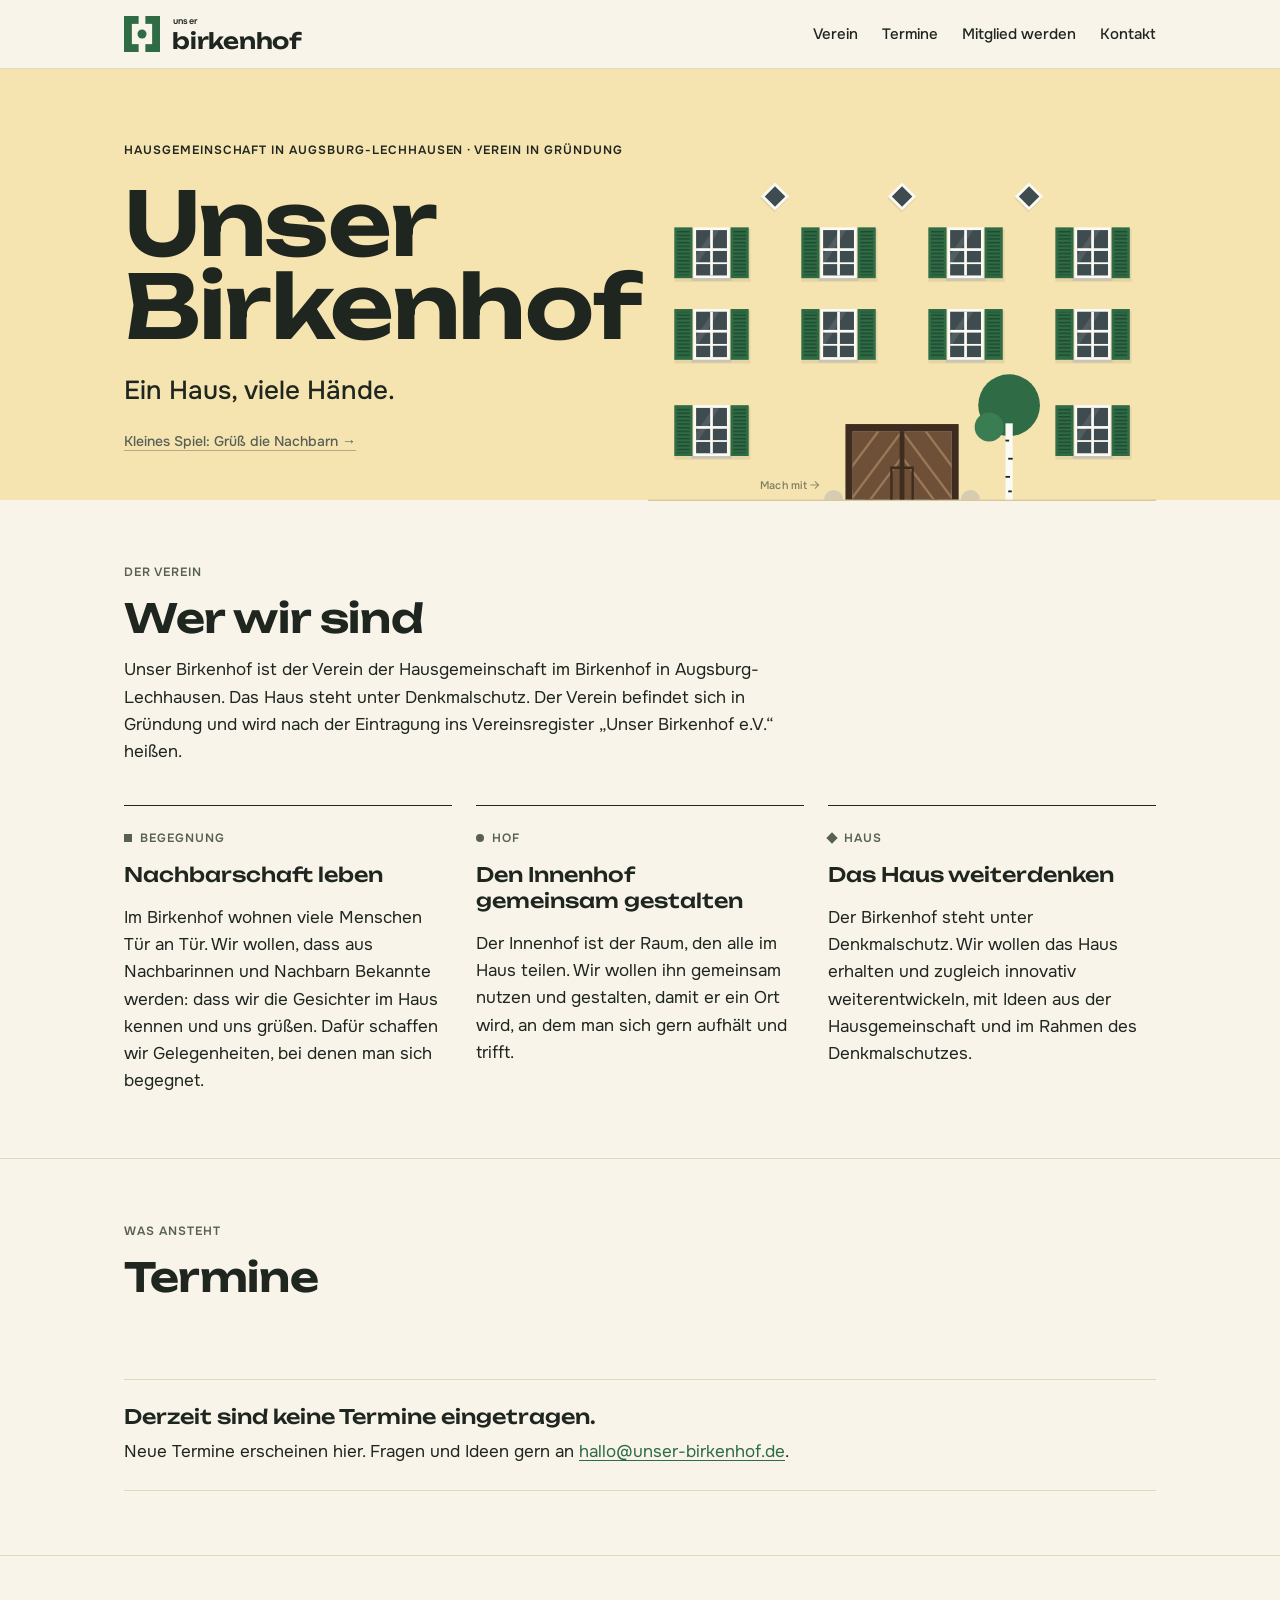
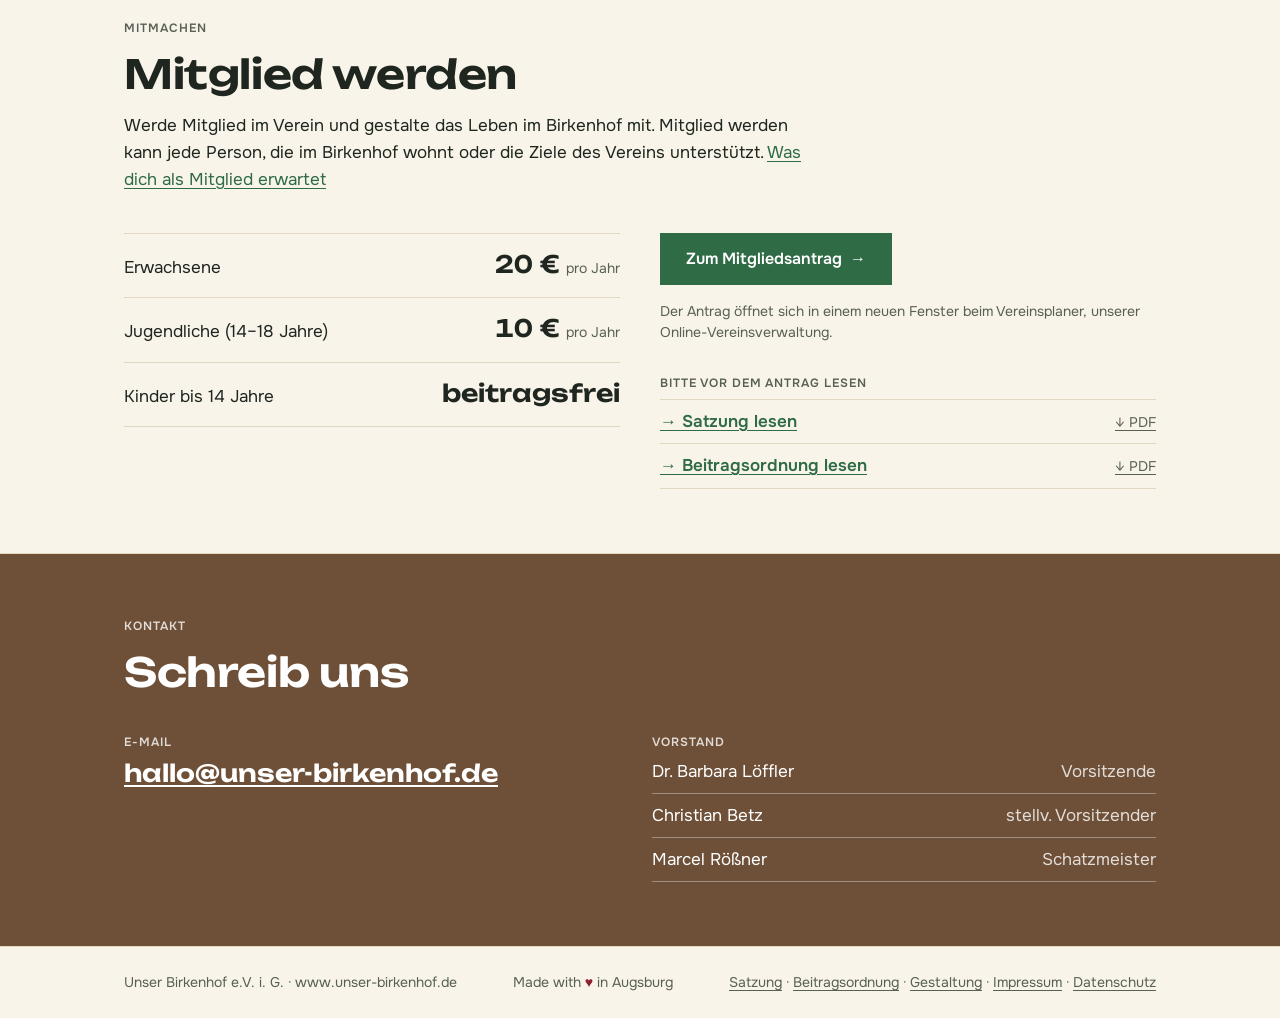
==== index.html @ 08d98003 "Willkommensseite für neue Mitglieder" ====
<!doctype html>
<html lang="de">
<head>
<meta charset="utf-8">
<meta name="viewport" content="width=device-width, initial-scale=1, viewport-fit=cover">
<link rel="icon" href="favicon.svg" type="image/svg+xml">
<title>Unser Birkenhof</title>
<meta name="description" content="Unser Birkenhof – Verein der Hausgemeinschaft des Birkenhofs in Augsburg-Lechhausen.">
<style>
@font-face{font-family:"Unbounded";src:url("fonts/unbounded.woff2") format("woff2");font-weight:200 900;font-display:swap}
@font-face{font-family:"Onest";src:url("fonts/onest.woff2") format("woff2");font-weight:100 900;font-display:swap}
/* Layout: ein Onepager, linksbündig auf 1080px, Abschnitte durch Farbflächen getrennt; Fensterband als Abschluss */
:root{
  --kalk:#f8f4e9;--kalk-raised:#fffcf6;--linie:#e2d8bf;--putz:#f5e4b0;--putz-soft:#f9f0d6;--on-putz:#1f2620;
  --laden:#2f6b45;--laden-fest:#2f6b45;--on-laden:#ffffff;--laden-soft:#dcebdc;
  --ziegel:#6e5038;--on-ziegel:#ffffff;--ziegel-soft:#f8e0d3;--ink:#1f2620;--ink-muted:#586056;
  --focus:0 0 0 2px #f8f4e9,0 0 0 4px #2f6b45;
  --font-display:"Unbounded","Arial Black",sans-serif;--font-text:"Onest","Helvetica Neue",Arial,sans-serif;
  --s1:4px;--s2:8px;--s3:16px;--s4:24px;--s5:40px;--s6:64px;--max:1080px;
}
:root{color-scheme:light}
*{box-sizing:border-box}
html{scroll-behavior:smooth}
@media (prefers-reduced-motion:reduce){html{scroll-behavior:auto}}
body{margin:0;background:var(--kalk);color:var(--ink);font:400 17px/1.6 var(--font-text)}
a{color:var(--laden);text-underline-offset:3px}
a:focus-visible{outline:none;box-shadow:var(--focus)}
.wrap{max-width:var(--max);margin:0 auto;padding-inline:var(--s4)}
h1,h2,h3{font-family:var(--font-display);font-weight:600;text-wrap:balance;margin:0}
h2{font-size:clamp(28px,4vw,40px);line-height:1.1;letter-spacing:-.01em}
h3{font-size:20px;line-height:1.3;font-weight:500}
p{margin:0;max-width:62ch}
.label{font:600 12px/16px var(--font-text);letter-spacing:.08em;text-transform:uppercase;color:var(--ink-muted)}

/* Kopf */
.top{position:sticky;top:env(safe-area-inset-top,0px);z-index:5;background:var(--kalk);border-bottom:1px solid var(--linie)}
.top .wrap{display:flex;align-items:center;justify-content:space-between;gap:var(--s3);padding-block:var(--s3);flex-wrap:wrap}
.brand{display:flex;align-items:flex-end;gap:12px;text-decoration:none;color:var(--ink)}
.brand svg{color:var(--laden);flex:none}
.wm{font-family:var(--font-display);font-weight:600;font-size:22px;line-height:1;letter-spacing:-.01em}
.wm i{display:block;font:normal 600 9px/1 var(--font-text);letter-spacing:.02em;margin:0 0 4px 1px}
.wm small{font:600 11px/1 var(--font-text);margin-left:4px}
nav ul{list-style:none;margin:0;padding:0;display:flex;gap:var(--s4);flex-wrap:wrap}
nav a{color:var(--ink);text-decoration:none;font-weight:500;font-size:15px}
nav a:hover{color:var(--laden);text-decoration:underline}
@media (max-width:560px){nav ul{gap:var(--s2) var(--s3)}nav a{font-size:14px}}

/* Start */
.hero{background:var(--putz);color:var(--on-putz)}
.hero .wrap{padding-block:var(--s6) var(--s5);display:grid;gap:var(--s4)}
.hero h1{font-size:clamp(40px,8vw,88px);line-height:.95;letter-spacing:-.02em}
.hero .claim{font:500 clamp(20px,2.4vw,26px)/1.35 var(--font-text)}
.hero .label{color:var(--on-putz)}
.hero .wrap{grid-template-columns:minmax(0,1fr) minmax(0,1.05fr);align-items:end;padding-block:var(--s6) 0;gap:var(--s5)}
.hero-text{display:grid;gap:var(--s4);align-self:center;padding-bottom:var(--s5)}
.hero-bild{align-self:end;margin-bottom:-1px}
.hero-art{display:block;width:100%;height:auto}
@media (max-width:860px){.hero .wrap{grid-template-columns:1fr;padding-block:var(--s5) 0}.hero-text{padding-bottom:0}}
.hero-art .fassade{fill:var(--putz)}
.hero-art .traufe{fill:#1f2620;opacity:.18}
.hero-art .schatten{fill:#1f2620;opacity:.08}
.hero-art .boden{fill:#1f2620;opacity:.14}
.hero-art .tor-hinweis text{font:500 12px var(--font-text);letter-spacing:.02em}
.hero-art .tor-hinweis text{fill:#1f2620;opacity:.55}
.hero-art .pfeil{fill:none;stroke:#1f2620;stroke-width:1.2;opacity:.45}
.hero-art .tor-hinweis{transition:opacity .3s}
.hero-art:has(.tor:hover) .tor-hinweis,.hero-art:has(.tor.offen) .tor-hinweis{opacity:0}
.hero-art .laden{fill:var(--laden-fest)}
.hero-art .rahmen{fill:#fbfaf5}
.hero-art .bank{fill:#c9c4b4}
.hero-art .glas{fill:#3e4b4f}
.hero-art .spiegel{fill:#fff;opacity:.10}
.hero-art .krone{fill:var(--laden-fest)}
.hero-art .krone2{fill:#3b7d52}
.hero-art .stamm{fill:#fbfaf5}
.hero-art .ritz{fill:#1f2620}
.hero-art .tor{--tor:#6e5038;--tor-hell:#9a7756;--tor-dunkel:#3d2c1f;cursor:pointer}
.hero-art .tor .tor{fill:var(--tor)}
.hero-art .tor-dunkel{fill:var(--tor-dunkel)}
.hero-art .tor-linie{stroke:var(--tor-hell);stroke-width:2;fill:none}
.hero-art .tor-fuge{fill:none;stroke:var(--tor-dunkel);stroke-width:2}
.hero-art .stein{fill:#d6ccb2}
.hero-art .bein{fill:#1f2620}
.hero-art .fluegel{transform-box:fill-box;transition:transform .7s cubic-bezier(.3,.7,.2,1)}
.hero-art .fl-l{transform-origin:left center}
.hero-art .fl-r{transform-origin:right center}
.hero-art .tor:hover .fluegel,.hero-art .tor.offen .fluegel{transform:scaleX(.1)}
.hero-art .mensch{transform-box:fill-box;transform-origin:50% 100%}
.hero-art .jubel{opacity:0}
.hero-art .tor:hover .unten,.hero-art .tor.offen .unten{opacity:0;transition:opacity 0s .45s}
.hero-art .tor:hover .j1,.hero-art .tor.offen .j1{animation:winken .5s steps(1) .45s infinite}
.hero-art .tor:hover .j2,.hero-art .tor.offen .j2{animation:winken .5s steps(1) .7s infinite}
.hero-art .tor:hover .mensch,.hero-art .tor.offen .mensch{animation:jubelsprung .5s ease-in-out .5s infinite alternate}
.hero-art .tor:hover .m1,.hero-art .tor.offen .m1{animation-delay:.6s}
.hero-art .tor:hover .m2,.hero-art .tor.offen .m2{animation-delay:.75s;animation-duration:.42s}
.hero-art .tor:hover .m3,.hero-art .tor.offen .m3{animation-delay:.55s;animation-duration:.55s}
.hero-art .tor:hover .hopp2,.hero-art .tor.offen .hopp2{animation-delay:.68s}
@keyframes winken{0%{opacity:1}50%{opacity:0}}
@keyframes jubelsprung{from{transform:translateY(0)}to{transform:translateY(-5px)}}
.spiel-start{justify-self:start;font:500 14px/1.4 var(--font-text);color:var(--ink-muted);background:none;border:0;padding:0;cursor:pointer;text-decoration:underline;text-decoration-color:rgba(31,38,32,.3);text-underline-offset:4px}
.spiel-start:hover{color:var(--ink);text-decoration-color:currentColor}
.hero-art .nachbar{opacity:0;transform:translateY(8px);transition:opacity .15s,transform .2s}
.hero-art .fenster.da .nachbar{opacity:1;transform:none}
.hero-art .fenster.da .winkarm{transform-box:fill-box;transform-origin:50% 100%;animation:wink .3s ease-in-out infinite alternate}
@keyframes wink{from{transform:rotate(-14deg)}to{transform:rotate(14deg)}}
.hero-art .hallo{font:700 13px var(--font-text);fill:#1f2620;opacity:0;transition:opacity .2s}
.hero-art .fenster.gegruesst .hallo{opacity:1}
.hero-art .spiel-status{font:600 14px var(--font-text);fill:#1f2620}
.hero-art.spielt .fenster{cursor:pointer}
.hero-art .ld{transform-box:fill-box}
.hero-art .ld-l{transform-origin:right center}
.hero-art .ld-r{transform-origin:left center}
.hero-art .fenster{cursor:pointer}
.hero-art .fenster.klapp .ld{animation:laden 2.2s cubic-bezier(.4,0,.3,1)}
@keyframes laden{0%{transform:scaleX(1)}30%,65%{transform:scaleX(-1);filter:brightness(.82)}100%{transform:scaleX(1)}}

section.block{border-top:1px solid var(--linie)}
section.block .wrap{padding-block:var(--s6);display:grid;gap:var(--s5)}
.head{display:grid;gap:var(--s3)}

/* Ziele */
.ziele{display:grid;grid-template-columns:repeat(auto-fit,minmax(240px,1fr));gap:var(--s4)}
.ziel{background:transparent;border-top:1px solid var(--ink);padding:var(--s4) 0 0;display:grid;gap:var(--s3);align-content:start;min-width:0}
.tag{display:inline-flex;align-items:center;gap:var(--s2);justify-self:start;font:600 12px/16px var(--font-text);letter-spacing:.08em;text-transform:uppercase;padding:0;background:none;color:var(--ink-muted)}
.tag::before{content:"";width:8px;height:8px;background:currentColor}
.tag.hof::before{border-radius:50%}
.tag.haus::before{transform:rotate(45deg)}

/* Termine */
.alt{border-top:1px solid var(--linie)}
.events:empty{display:none}
[hidden]{display:none!important}
.events{list-style:none;margin:0;padding:0;display:grid;gap:var(--s3)}
.event{display:grid;grid-template-columns:120px 1fr;gap:var(--s4);padding:var(--s4) 0;border-top:1px solid var(--linie)}
.event .date{font-family:var(--font-display);font-weight:600;font-size:28px;line-height:1;font-variant-numeric:tabular-nums}
.event .date span{display:block;font:600 12px/16px var(--font-text);letter-spacing:.08em;text-transform:uppercase;color:var(--ink-muted);margin-top:var(--s2)}
.event .body{display:grid;gap:var(--s2);min-width:0}
.event dl{margin:0;display:flex;flex-wrap:wrap;gap:var(--s1) var(--s4);font-size:15px}
.event dt{font:600 12px/24px var(--font-text);letter-spacing:.08em;text-transform:uppercase;color:var(--ink-muted);margin-right:var(--s1)}
.event dd{margin:0}
.event dl div{display:flex}
.empty{padding:var(--s4) 0;display:grid;gap:var(--s2);border-top:1px solid var(--linie);border-bottom:1px solid var(--linie)}
@media (max-width:560px){.event{grid-template-columns:1fr;gap:var(--s3)}}

/* Mitglied werden */
.mitglied{display:grid;grid-template-columns:repeat(auto-fit,minmax(260px,1fr));gap:var(--s5);align-items:start}
.preise{list-style:none;margin:0;padding:0;display:grid}
.preise li{display:flex;justify-content:space-between;align-items:baseline;gap:var(--s3);padding:var(--s3) 0;border-top:1px solid var(--linie);flex-wrap:wrap}
.preise li:last-child{border-bottom:1px solid var(--linie)}
.preise strong{font:600 clamp(18px,4.6vw,24px)/1.2 var(--font-display);font-variant-numeric:tabular-nums;white-space:nowrap}
.preise li > span{min-width:0}
@media (max-width:560px){.preise li,.dokumente li{flex-wrap:nowrap}.dokumente .hinweis{font-size:12px;text-align:right}}
.cta{display:grid;gap:var(--s3);justify-items:start}
.dokumente{display:grid;gap:var(--s2);margin-top:var(--s3);width:100%}
.dokumente ul{list-style:none;margin:0;padding:0;display:grid}
.dokumente li{display:flex;justify-content:space-between;align-items:baseline;gap:var(--s3);padding:var(--s2) 0;border-top:1px solid var(--linie);flex-wrap:wrap}
.dokumente li:last-child{border-bottom:1px solid var(--linie)}
.dokumente a{font-weight:600}
.dokumente a:first-child::before{content:"→ ";font-weight:400}
.dokumente a.hinweis{font-weight:400;color:var(--ink-muted)}
.dokumente a.hinweis::before{content:"↓ "}
.button{display:inline-flex;align-items:center;gap:var(--s2);font:600 16px/20px var(--font-text);padding:14px var(--s4);background:var(--laden);color:var(--on-laden);text-decoration:none;border:2px solid var(--laden)}
.button:hover{background:var(--ink);border-color:var(--ink);color:var(--kalk)}
.button:focus-visible{outline:none;box-shadow:var(--focus)}
.hinweis{font:400 14px/1.5 var(--font-text);color:var(--ink-muted)}

/* Kontakt */
.kontakt{display:grid;grid-template-columns:repeat(auto-fit,minmax(240px,1fr));gap:var(--s4)}
.kontakt > div{display:grid;gap:var(--s2);align-content:start}
.mail{font:600 clamp(18px,2.4vw,24px)/1.3 var(--font-display);word-break:break-word}
.people{list-style:none;margin:0;padding:0;display:grid;gap:var(--s2)}
.people li{display:flex;justify-content:space-between;gap:var(--s3);border-bottom:1px solid var(--linie);padding-bottom:var(--s2);flex-wrap:wrap}
.people span{color:var(--ink-muted)}
.rot{background:var(--ziegel);color:var(--on-ziegel);border-top:0}
.rot .label,.rot .people span{color:var(--on-ziegel);opacity:.8}
.rot .mail{color:var(--on-ziegel)}
.rot .people li{border-bottom-color:color-mix(in srgb,currentColor 35%,transparent)}
.rot a:focus-visible{box-shadow:0 0 0 2px var(--ziegel),0 0 0 4px var(--on-ziegel)}

/* Rechtliches */
.legal{border-top:1px solid var(--linie)}
.legal .wrap{padding-block:var(--s5);display:grid;grid-template-columns:minmax(0,1fr) minmax(0,2fr);gap:var(--s5)}
@media (max-width:760px){.legal .wrap{grid-template-columns:1fr}}
.legal h3{font:600 15px/1.4 var(--font-text);margin-top:var(--s2)}
.legal h2{font-size:22px}
.legal p,.legal address{font-size:15px;font-style:normal}
.legal > .wrap > div{display:grid;gap:var(--s3);align-content:start}
.ph{background:var(--putz-soft);color:var(--ink);padding:0 4px;font-weight:600}

footer{border-top:1px solid var(--linie);color:var(--ink-muted)}
footer .wrap{padding-block:var(--s4);display:flex;justify-content:space-between;gap:var(--s3);flex-wrap:wrap;font-size:14px}
footer a{color:var(--ink-muted)}
.legal.page{border-top:0}
.legal.page .wrap{padding-block:var(--s6)}
.pagehead{padding-block:var(--s6) 0;display:grid;gap:var(--s3)}
.pagehead h1{font-size:clamp(32px,5vw,48px);line-height:1.05;letter-spacing:-.01em}
.heart{color:#8e1f2f}
.doc{padding-block:0 var(--s6);display:grid;gap:var(--s5)}
.docmeta{color:var(--ink-muted);font-size:15px}
.toc{border-top:1px solid var(--linie);border-bottom:1px solid var(--linie);padding:var(--s3) 0;max-width:68ch}
.toc summary{cursor:pointer;font:600 12px/16px var(--font-text);letter-spacing:.08em;text-transform:uppercase;color:var(--ink-muted)}
.toc ol{list-style:none;margin:var(--s3) 0 0;padding:0;columns:2 260px;column-gap:var(--s5)}
.toc li{break-inside:avoid;padding:3px 0;font-size:15px}
.toc a{color:var(--ink);text-decoration:none}.toc a:hover{color:var(--laden);text-decoration:underline}
.doctext{display:grid;gap:var(--s3);max-width:68ch}
.doctext .para{display:grid;gap:var(--s3);scroll-margin-top:96px;padding-top:var(--s4)}
.doctext h2{font-size:clamp(20px,2.4vw,24px);line-height:1.25;font-weight:500}
.doctext h2 span{color:var(--laden);font-weight:600;margin-right:6px}
.doctext p{max-width:none}
.doctext .abs,.doctext .li{display:grid;grid-template-columns:2.2em 1fr;gap:4px}
.doctext .li{padding-left:2.2em}
.doctext .abs + .li,.doctext p + .li{margin-top:-6px}
.doctext .nr{font-variant-numeric:tabular-nums;color:var(--ink-muted)}
.doctext .lead-doc{font:500 18px/1.5 var(--font-text)}
.doctext .ort{margin-top:var(--s4);color:var(--ink-muted)}
.anlage{list-style:none;margin:0;padding:0;display:grid}
.anlage li{padding:var(--s2) 0;border-top:1px solid var(--linie)}.anlage li:last-child{border-bottom:1px solid var(--linie)}
.docback a{font-weight:600}
</style>

</head>
<body>
<header class="top">
  <div class="wrap">
    <a class="brand" href="#start" aria-label="Unser Birkenhof, zum Seitenanfang">
      <svg viewBox="0 0 64 64" width="36" height="36" aria-hidden="true"><mask id="bm"><rect width="64" height="64" fill="#fff"/><rect x="14" y="14" width="36" height="36" fill="#000"/><rect x="26" y="49" width="12" height="16" fill="#000"/><rect x="26" y="-1" width="12" height="16" fill="#000"/><circle cx="32" cy="32" r="8" fill="#fff"/></mask><rect width="64" height="64" fill="currentColor" mask="url(#bm)"/></svg>
      <span class="wm"><i>unser</i>birkenhof</span>
    </a>
    <nav aria-label="Hauptnavigation">
      <ul>
        <li><a href="#verein">Verein</a></li>
        <li><a href="#termine">Termine</a></li>
        <li><a href="#mitglied">Mitglied werden</a></li>
        <li><a href="#kontakt">Kontakt</a></li>
      </ul>
    </nav>
  </div>
</header>

<main>
  <section class="hero" id="start">
    <div class="wrap">
      <div class="hero-text">
        <span class="label">Hausgemeinschaft in Augsburg-Lechhausen · Verein in Gründung</span>
        <h1>Unser Birkenhof</h1>
        <p class="claim">Ein Haus, viele Hände.</p>
        <button type="button" class="spiel-start">Kleines Spiel: Grüß die Nachbarn →</button>
      </div>
      <div class="hero-bild"><svg class="hero-art" viewBox="0 0 560 406" role="img" aria-label="Zeichnung der Fassade des Birkenhofs mit grünen Fensterläden, Tor und Birke"><defs><clipPath id="torflaeche"><rect x="58" y="22" width="84" height="58"/></clipPath><clipPath id="fluegel-l"><rect x="58" y="22" width="42" height="58"/></clipPath><clipPath id="fluegel-r"><rect x="100" y="22" width="42" height="58"/></clipPath><pattern id="lamellen" width="4" height="4" patternUnits="userSpaceOnUse"><rect width="4" height="1.6" fill="#1f4a30"/></pattern></defs><rect class="fassade" x="0" y="34" width="560" height="372"/><g transform="rotate(45 140 70)"><rect class="schatten" x="130" y="61" width="22" height="22"/><rect class="rahmen" x="129" y="59" width="22" height="22"/><rect class="glas" x="132" y="62" width="16" height="16"/></g><g transform="rotate(45 280 70)"><rect class="schatten" x="270" y="61" width="22" height="22"/><rect class="rahmen" x="269" y="59" width="22" height="22"/><rect class="glas" x="272" y="62" width="16" height="16"/></g><g transform="rotate(45 420 70)"><rect class="schatten" x="410" y="61" width="22" height="22"/><rect class="rahmen" x="409" y="59" width="22" height="22"/><rect class="glas" x="412" y="62" width="16" height="16"/></g><g class="fenster"><rect class="schatten" x="29.0" y="106" width="84" height="58"/><rect class="rahmen" x="50.0" y="104" width="40" height="56"/><rect class="glas" x="53.0" y="107" width="34" height="50"/><path class="spiegel" d="M53.0 134.5 L71.7 107 L78.5 107 L53.0 147.0 Z"/><rect class="rahmen" x="68.5" y="107" width="3" height="50"/><rect class="rahmen" x="53.0" y="127.0" width="34" height="3"/><rect class="rahmen" x="53.0" y="142.5" width="34" height="2"/><g class="nachbar"><path d="M57 157 Q57 137 70 137 Q83 137 83 157 Z" fill="#a84527"/><circle cx="70" cy="127" r="8" fill="#e3b58c"/><path class="winkarm" d="M79 143 L84 124" stroke="#e3b58c" stroke-width="3.6" stroke-linecap="round"/></g><rect class="bank" x="48.0" y="160" width="44" height="3"/><text class="hallo" x="70" y="98" text-anchor="middle">Hallo!</text><g class="ld ld-l"><rect class="laden" x="29.0" y="104" width="20" height="56"/><rect fill="url(#lamellen)" x="32.0" y="107" width="14" height="50"/></g><g class="ld ld-r"><rect class="laden" x="91.0" y="104" width="20" height="56"/><rect fill="url(#lamellen)" x="94.0" y="107" width="14" height="50"/></g></g><g class="fenster"><rect class="schatten" x="169.0" y="106" width="84" height="58"/><rect class="rahmen" x="190.0" y="104" width="40" height="56"/><rect class="glas" x="193.0" y="107" width="34" height="50"/><path class="spiegel" d="M193.0 134.5 L211.7 107 L218.5 107 L193.0 147.0 Z"/><rect class="rahmen" x="208.5" y="107" width="3" height="50"/><rect class="rahmen" x="193.0" y="127.0" width="34" height="3"/><rect class="rahmen" x="193.0" y="142.5" width="34" height="2"/><g class="nachbar"><path d="M197 157 Q197 137 210 137 Q223 137 223 157 Z" fill="#2f6b45"/><circle cx="210" cy="127" r="8" fill="#8a5a3a"/><path class="winkarm" d="M219 143 L224 124" stroke="#8a5a3a" stroke-width="3.6" stroke-linecap="round"/></g><rect class="bank" x="188.0" y="160" width="44" height="3"/><text class="hallo" x="210" y="98" text-anchor="middle">Hallo!</text><g class="ld ld-l"><rect class="laden" x="169.0" y="104" width="20" height="56"/><rect fill="url(#lamellen)" x="172.0" y="107" width="14" height="50"/></g><g class="ld ld-r"><rect class="laden" x="231.0" y="104" width="20" height="56"/><rect fill="url(#lamellen)" x="234.0" y="107" width="14" height="50"/></g></g><g class="fenster"><rect class="schatten" x="309.0" y="106" width="84" height="58"/><rect class="rahmen" x="330.0" y="104" width="40" height="56"/><rect class="glas" x="333.0" y="107" width="34" height="50"/><path class="spiegel" d="M333.0 134.5 L351.7 107 L358.5 107 L333.0 147.0 Z"/><rect class="rahmen" x="348.5" y="107" width="3" height="50"/><rect class="rahmen" x="333.0" y="127.0" width="34" height="3"/><rect class="rahmen" x="333.0" y="142.5" width="34" height="2"/><g class="nachbar"><path d="M337 157 Q337 137 350 137 Q363 137 363 157 Z" fill="#3e4b4f"/><circle cx="350" cy="127" r="8" fill="#f0cfae"/><path class="winkarm" d="M359 143 L364 124" stroke="#f0cfae" stroke-width="3.6" stroke-linecap="round"/></g><rect class="bank" x="328.0" y="160" width="44" height="3"/><text class="hallo" x="350" y="98" text-anchor="middle">Hallo!</text><g class="ld ld-l"><rect class="laden" x="309.0" y="104" width="20" height="56"/><rect fill="url(#lamellen)" x="312.0" y="107" width="14" height="50"/></g><g class="ld ld-r"><rect class="laden" x="371.0" y="104" width="20" height="56"/><rect fill="url(#lamellen)" x="374.0" y="107" width="14" height="50"/></g></g><g class="fenster"><rect class="schatten" x="449.0" y="106" width="84" height="58"/><rect class="rahmen" x="470.0" y="104" width="40" height="56"/><rect class="glas" x="473.0" y="107" width="34" height="50"/><path class="spiegel" d="M473.0 134.5 L491.7 107 L498.5 107 L473.0 147.0 Z"/><rect class="rahmen" x="488.5" y="107" width="3" height="50"/><rect class="rahmen" x="473.0" y="127.0" width="34" height="3"/><rect class="rahmen" x="473.0" y="142.5" width="34" height="2"/><g class="nachbar"><path d="M477 157 Q477 137 490 137 Q503 137 503 157 Z" fill="#e0b84f"/><circle cx="490" cy="127" r="8" fill="#c98f62"/><path class="winkarm" d="M499 143 L504 124" stroke="#c98f62" stroke-width="3.6" stroke-linecap="round"/></g><rect class="bank" x="468.0" y="160" width="44" height="3"/><text class="hallo" x="490" y="98" text-anchor="middle">Hallo!</text><g class="ld ld-l"><rect class="laden" x="449.0" y="104" width="20" height="56"/><rect fill="url(#lamellen)" x="452.0" y="107" width="14" height="50"/></g><g class="ld ld-r"><rect class="laden" x="511.0" y="104" width="20" height="56"/><rect fill="url(#lamellen)" x="514.0" y="107" width="14" height="50"/></g></g><g class="fenster"><rect class="schatten" x="29.0" y="196" width="84" height="58"/><rect class="rahmen" x="50.0" y="194" width="40" height="56"/><rect class="glas" x="53.0" y="197" width="34" height="50"/><path class="spiegel" d="M53.0 224.5 L71.7 197 L78.5 197 L53.0 237.0 Z"/><rect class="rahmen" x="68.5" y="197" width="3" height="50"/><rect class="rahmen" x="53.0" y="217.0" width="34" height="3"/><rect class="rahmen" x="53.0" y="232.5" width="34" height="2"/><g class="nachbar"><path d="M57 247 Q57 227 70 227 Q83 227 83 247 Z" fill="#2f6b45"/><circle cx="70" cy="217" r="8" fill="#e3b58c"/><path class="winkarm" d="M79 233 L84 214" stroke="#e3b58c" stroke-width="3.6" stroke-linecap="round"/></g><rect class="bank" x="48.0" y="250" width="44" height="3"/><text class="hallo" x="70" y="188" text-anchor="middle">Hallo!</text><g class="ld ld-l"><rect class="laden" x="29.0" y="194" width="20" height="56"/><rect fill="url(#lamellen)" x="32.0" y="197" width="14" height="50"/></g><g class="ld ld-r"><rect class="laden" x="91.0" y="194" width="20" height="56"/><rect fill="url(#lamellen)" x="94.0" y="197" width="14" height="50"/></g></g><g class="fenster"><rect class="schatten" x="169.0" y="196" width="84" height="58"/><rect class="rahmen" x="190.0" y="194" width="40" height="56"/><rect class="glas" x="193.0" y="197" width="34" height="50"/><path class="spiegel" d="M193.0 224.5 L211.7 197 L218.5 197 L193.0 237.0 Z"/><rect class="rahmen" x="208.5" y="197" width="3" height="50"/><rect class="rahmen" x="193.0" y="217.0" width="34" height="3"/><rect class="rahmen" x="193.0" y="232.5" width="34" height="2"/><g class="nachbar"><path d="M197 247 Q197 227 210 227 Q223 227 223 247 Z" fill="#a84527"/><circle cx="210" cy="217" r="8" fill="#e3b58c"/><path class="winkarm" d="M219 233 L224 214" stroke="#e3b58c" stroke-width="3.6" stroke-linecap="round"/></g><rect class="bank" x="188.0" y="250" width="44" height="3"/><text class="hallo" x="210" y="188" text-anchor="middle">Hallo!</text><g class="ld ld-l"><rect class="laden" x="169.0" y="194" width="20" height="56"/><rect fill="url(#lamellen)" x="172.0" y="197" width="14" height="50"/></g><g class="ld ld-r"><rect class="laden" x="231.0" y="194" width="20" height="56"/><rect fill="url(#lamellen)" x="234.0" y="197" width="14" height="50"/></g></g><g class="fenster"><rect class="schatten" x="309.0" y="196" width="84" height="58"/><rect class="rahmen" x="330.0" y="194" width="40" height="56"/><rect class="glas" x="333.0" y="197" width="34" height="50"/><path class="spiegel" d="M333.0 224.5 L351.7 197 L358.5 197 L333.0 237.0 Z"/><rect class="rahmen" x="348.5" y="197" width="3" height="50"/><rect class="rahmen" x="333.0" y="217.0" width="34" height="3"/><rect class="rahmen" x="333.0" y="232.5" width="34" height="2"/><g class="nachbar"><path d="M337 247 Q337 227 350 227 Q363 227 363 247 Z" fill="#2f6b45"/><circle cx="350" cy="217" r="8" fill="#8a5a3a"/><path class="winkarm" d="M359 233 L364 214" stroke="#8a5a3a" stroke-width="3.6" stroke-linecap="round"/></g><rect class="bank" x="328.0" y="250" width="44" height="3"/><text class="hallo" x="350" y="188" text-anchor="middle">Hallo!</text><g class="ld ld-l"><rect class="laden" x="309.0" y="194" width="20" height="56"/><rect fill="url(#lamellen)" x="312.0" y="197" width="14" height="50"/></g><g class="ld ld-r"><rect class="laden" x="371.0" y="194" width="20" height="56"/><rect fill="url(#lamellen)" x="374.0" y="197" width="14" height="50"/></g></g><g class="fenster"><rect class="schatten" x="449.0" y="196" width="84" height="58"/><rect class="rahmen" x="470.0" y="194" width="40" height="56"/><rect class="glas" x="473.0" y="197" width="34" height="50"/><path class="spiegel" d="M473.0 224.5 L491.7 197 L498.5 197 L473.0 237.0 Z"/><rect class="rahmen" x="488.5" y="197" width="3" height="50"/><rect class="rahmen" x="473.0" y="217.0" width="34" height="3"/><rect class="rahmen" x="473.0" y="232.5" width="34" height="2"/><g class="nachbar"><path d="M477 247 Q477 227 490 227 Q503 227 503 247 Z" fill="#3e4b4f"/><circle cx="490" cy="217" r="8" fill="#f0cfae"/><path class="winkarm" d="M499 233 L504 214" stroke="#f0cfae" stroke-width="3.6" stroke-linecap="round"/></g><rect class="bank" x="468.0" y="250" width="44" height="3"/><text class="hallo" x="490" y="188" text-anchor="middle">Hallo!</text><g class="ld ld-l"><rect class="laden" x="449.0" y="194" width="20" height="56"/><rect fill="url(#lamellen)" x="452.0" y="197" width="14" height="50"/></g><g class="ld ld-r"><rect class="laden" x="511.0" y="194" width="20" height="56"/><rect fill="url(#lamellen)" x="514.0" y="197" width="14" height="50"/></g></g><g class="fenster"><rect class="schatten" x="29.0" y="302" width="84" height="58"/><rect class="rahmen" x="50.0" y="300" width="40" height="56"/><rect class="glas" x="53.0" y="303" width="34" height="50"/><path class="spiegel" d="M53.0 330.5 L71.7 303 L78.5 303 L53.0 343.0 Z"/><rect class="rahmen" x="68.5" y="303" width="3" height="50"/><rect class="rahmen" x="53.0" y="323.0" width="34" height="3"/><rect class="rahmen" x="53.0" y="338.5" width="34" height="2"/><g class="nachbar"><path d="M57 353 Q57 333 70 333 Q83 333 83 353 Z" fill="#e0b84f"/><circle cx="70" cy="323" r="8" fill="#c98f62"/><path class="winkarm" d="M79 339 L84 320" stroke="#c98f62" stroke-width="3.6" stroke-linecap="round"/></g><rect class="bank" x="48.0" y="356" width="44" height="3"/><text class="hallo" x="70" y="294" text-anchor="middle">Hallo!</text><g class="ld ld-l"><rect class="laden" x="29.0" y="300" width="20" height="56"/><rect fill="url(#lamellen)" x="32.0" y="303" width="14" height="50"/></g><g class="ld ld-r"><rect class="laden" x="91.0" y="300" width="20" height="56"/><rect fill="url(#lamellen)" x="94.0" y="303" width="14" height="50"/></g></g><g class="fenster"><rect class="schatten" x="449.0" y="302" width="84" height="58"/><rect class="rahmen" x="470.0" y="300" width="40" height="56"/><rect class="glas" x="473.0" y="303" width="34" height="50"/><path class="spiegel" d="M473.0 330.5 L491.7 303 L498.5 303 L473.0 343.0 Z"/><rect class="rahmen" x="488.5" y="303" width="3" height="50"/><rect class="rahmen" x="473.0" y="323.0" width="34" height="3"/><rect class="rahmen" x="473.0" y="338.5" width="34" height="2"/><g class="nachbar"><path d="M477 353 Q477 333 490 333 Q503 333 503 353 Z" fill="#2f6b45"/><circle cx="490" cy="323" r="8" fill="#e3b58c"/><path class="winkarm" d="M499 339 L504 320" stroke="#e3b58c" stroke-width="3.6" stroke-linecap="round"/></g><rect class="bank" x="468.0" y="356" width="44" height="3"/><text class="hallo" x="490" y="294" text-anchor="middle">Hallo!</text><g class="ld ld-l"><rect class="laden" x="449.0" y="300" width="20" height="56"/><rect fill="url(#lamellen)" x="452.0" y="303" width="14" height="50"/></g><g class="ld ld-r"><rect class="laden" x="511.0" y="300" width="20" height="56"/><rect fill="url(#lamellen)" x="514.0" y="303" width="14" height="50"/></g></g><g class="tor" transform="translate(150 300) scale(1.3)"><rect class="tor-dunkel" x="52" y="16" width="96" height="64"/><g clip-path="url(#torflaeche)"><rect x="58" y="22" width="84" height="58" fill="#fffcf6"/><rect x="58" y="72" width="84" height="8" fill="#cfe3cf"/><path d="M58 30 Q100 38 142 30" stroke="#1f2620" stroke-width="0.8" fill="none"/><path d="M62 31 l4 0 l-2 5 Z" fill="#a84527"/><path d="M70 31 l4 0 l-2 5 Z" fill="#2f6b45"/><path d="M78 31 l4 0 l-2 5 Z" fill="#e0b84f"/><path d="M86 31 l4 0 l-2 5 Z" fill="#a84527"/><path d="M94 31 l4 0 l-2 5 Z" fill="#2f6b45"/><path d="M102 31 l4 0 l-2 5 Z" fill="#e0b84f"/><path d="M110 31 l4 0 l-2 5 Z" fill="#a84527"/><path d="M118 31 l4 0 l-2 5 Z" fill="#2f6b45"/><path d="M126 31 l4 0 l-2 5 Z" fill="#e0b84f"/><path d="M134 31 l4 0 l-2 5 Z" fill="#a84527"/><g transform="translate(4 0)"><g class="mensch m2"><circle cx="66" cy="53.6" r="2.9" fill="#c98f62"/><rect x="63.1" y="57.4" width="5.8" height="9.4" fill="#4f7fa6"/><rect x="63.6" y="66.8" width="1.9" height="7.2" class="bein"/><rect x="66.5" y="66.8" width="1.9" height="7.2" class="bein"/><path class="arme unten" d="M63.1 58.9 L59.5 52.4 M68.9 58.9 L72.5 52.4" stroke="#c98f62" stroke-width="1.7" stroke-linecap="round" fill="none"/><path class="arme jubel j1" d="M63.1 58.9 L59.2 52.6 M68.9 58.9 L72.8 52.6" stroke="#c98f62" stroke-width="1.7" stroke-linecap="round" fill="none"/><path class="arme jubel j2" d="M63.1 58.9 L61.6 51.6 M68.9 58.9 L70.4 51.6" stroke="#c98f62" stroke-width="1.7" stroke-linecap="round" fill="none"/></g></g><g transform="translate(4 0)"><g class="mensch m1"><circle cx="84" cy="53.6" r="2.9" fill="#8a5a3a"/><rect x="81.1" y="57.4" width="5.8" height="9.4" fill="#e0b84f"/><rect x="81.6" y="66.8" width="1.9" height="7.2" class="bein"/><rect x="84.5" y="66.8" width="1.9" height="7.2" class="bein"/><path class="arme unten" d="M81.1 58.9 L76.1 60.3 M86.9 58.9 L91.9 56.0" stroke="#8a5a3a" stroke-width="1.7" stroke-linecap="round" fill="none"/><path class="arme jubel j1" d="M81.1 58.9 L78.3 54.5 M86.9 58.9 L89.7 54.5" stroke="#8a5a3a" stroke-width="1.7" stroke-linecap="round" fill="none"/><path class="arme jubel j2" d="M81.1 58.9 L80.0 53.8 M86.9 58.9 L88.0 53.8" stroke="#8a5a3a" stroke-width="1.7" stroke-linecap="round" fill="none"/></g></g><g transform="translate(-4 0)"><g class="mensch m3"><circle cx="116" cy="53.6" r="2.9" fill="#f0cfae"/><rect x="113.1" y="57.4" width="5.8" height="9.4" fill="#2f6b45"/><rect x="113.6" y="66.8" width="1.9" height="7.2" class="bein"/><rect x="116.5" y="66.8" width="1.9" height="7.2" class="bein"/><path class="arme unten" d="M113.1 58.9 L108.8 53.1 M118.9 58.9 L121.8 64.6" stroke="#f0cfae" stroke-width="1.7" stroke-linecap="round" fill="none"/><path class="arme jubel j1" d="M113.1 58.9 L109.3 52.8 M118.9 58.9 L122.7 52.8" stroke="#f0cfae" stroke-width="1.7" stroke-linecap="round" fill="none"/><path class="arme jubel j2" d="M113.1 58.9 L111.6 51.8 M118.9 58.9 L120.4 51.8" stroke="#f0cfae" stroke-width="1.7" stroke-linecap="round" fill="none"/></g></g><g transform="translate(-4 0)"><g class="mensch hopp"><circle cx="134" cy="53.6" r="2.9" fill="#e3b58c"/><rect x="131.1" y="57.4" width="5.8" height="9.4" fill="#a84527"/><rect x="131.6" y="66.8" width="1.9" height="7.2" class="bein"/><rect x="134.5" y="66.8" width="1.9" height="7.2" class="bein"/><path class="arme unten" d="M131.1 58.9 L127.5 52.4 M136.9 58.9 L140.5 52.4" stroke="#e3b58c" stroke-width="1.7" stroke-linecap="round" fill="none"/><path class="arme jubel j1" d="M131.1 58.9 L127.2 52.6 M136.9 58.9 L140.8 52.6" stroke="#e3b58c" stroke-width="1.7" stroke-linecap="round" fill="none"/><path class="arme jubel j2" d="M131.1 58.9 L129.6 51.6 M136.9 58.9 L138.4 51.6" stroke="#e3b58c" stroke-width="1.7" stroke-linecap="round" fill="none"/></g></g><g class="mensch m1"><circle cx="72" cy="54.7" r="3.6" fill="#e3b58c"/><rect x="68.4" y="59.3" width="7.2" height="11.7" fill="#2f6b45"/><rect x="68.9" y="71.0" width="2.6" height="9.0" class="bein"/><rect x="72.5" y="71.0" width="2.6" height="9.0" class="bein"/><path class="arme unten" d="M68.4 61.1 L64.8 68.3 M75.6 61.1 L81.0 53.9" stroke="#e3b58c" stroke-width="2.2" stroke-linecap="round" fill="none"/><path class="arme jubel j1" d="M68.4 61.1 L64.1 54.3 M75.6 61.1 L79.9 54.3" stroke="#e3b58c" stroke-width="2.2" stroke-linecap="round" fill="none"/><path class="arme jubel j2" d="M68.4 61.1 L66.7 53.2 M75.6 61.1 L77.3 53.2" stroke="#e3b58c" stroke-width="2.2" stroke-linecap="round" fill="none"/></g><g class="mensch hopp"><circle cx="92" cy="62.8" r="2.4" fill="#8a5a3a"/><rect x="89.6" y="66.2" width="4.8" height="7.8" fill="#a84527"/><rect x="90.1" y="74.0" width="1.4" height="6.0" class="bein"/><rect x="92.5" y="74.0" width="1.4" height="6.0" class="bein"/><path class="arme unten" d="M89.6 67.4 L86.6 62.0 M94.4 67.4 L97.4 62.0" stroke="#8a5a3a" stroke-width="1.4" stroke-linecap="round" fill="none"/><path class="arme jubel j1" d="M89.6 67.4 L86.3 62.2 M94.4 67.4 L97.7 62.2" stroke="#8a5a3a" stroke-width="1.4" stroke-linecap="round" fill="none"/><path class="arme jubel j2" d="M89.6 67.4 L88.3 61.4 M94.4 67.4 L95.7 61.4" stroke="#8a5a3a" stroke-width="1.4" stroke-linecap="round" fill="none"/></g><g class="mensch hopp2"><circle cx="106" cy="62.8" r="2.4" fill="#f0cfae"/><rect x="103.6" y="66.2" width="4.8" height="7.8" fill="#e0b84f"/><rect x="104.1" y="74.0" width="1.4" height="6.0" class="bein"/><rect x="106.5" y="74.0" width="1.4" height="6.0" class="bein"/><path class="arme unten" d="M103.6 67.4 L100.6 62.0 M108.4 67.4 L111.4 62.0" stroke="#f0cfae" stroke-width="1.4" stroke-linecap="round" fill="none"/><path class="arme jubel j1" d="M103.6 67.4 L100.3 62.2 M108.4 67.4 L111.7 62.2" stroke="#f0cfae" stroke-width="1.4" stroke-linecap="round" fill="none"/><path class="arme jubel j2" d="M103.6 67.4 L102.3 61.4 M108.4 67.4 L109.7 61.4" stroke="#f0cfae" stroke-width="1.4" stroke-linecap="round" fill="none"/></g><g class="mensch m3"><circle cx="127" cy="54.7" r="3.6" fill="#c98f62"/><rect x="123.4" y="59.3" width="7.2" height="11.7" fill="#8a6a50"/><rect x="123.9" y="71.0" width="2.6" height="9.0" class="bein"/><rect x="127.5" y="71.0" width="2.6" height="9.0" class="bein"/><path class="arme unten" d="M123.4 61.1 L117.1 62.9 M130.6 61.1 L136.9 57.5" stroke="#c98f62" stroke-width="2.2" stroke-linecap="round" fill="none"/><path class="arme jubel j1" d="M123.4 61.1 L119.9 55.5 M130.6 61.1 L134.1 55.5" stroke="#c98f62" stroke-width="2.2" stroke-linecap="round" fill="none"/><path class="arme jubel j2" d="M123.4 61.1 L122.0 54.7 M130.6 61.1 L132.0 54.7" stroke="#c98f62" stroke-width="2.2" stroke-linecap="round" fill="none"/></g></g><g class="fluegel fl-l"><rect class="tor" x="58" y="22" width="42" height="58"/><g clip-path="url(#fluegel-l)" class="tor-linie"><path d="M100 22 L56 81 M80 22 L52 59.5 M100 44 L72 81.5"/></g><rect class="tor-dunkel" x="98" y="22" width="2" height="58"/><path class="tor-fuge" d="M100 53 H91 V80"/></g><g class="fluegel fl-r"><rect class="tor" x="100" y="22" width="42" height="58"/><g clip-path="url(#fluegel-r)" class="tor-linie"><path d="M100 22 L144 81 M120 22 L148 59.5 M100 44 L128 81.5"/></g><rect class="tor-dunkel" x="100" y="22" width="2" height="58"/><path class="tor-fuge" d="M100 53 H109 V80"/></g><path class="stein" d="M34 80 a8 8 0 0 1 16 0 Z M150 80 a8 8 0 0 1 16 0 Z"/></g><rect class="boden" x="0" y="404" width="560" height="2"/><g class="tor-hinweis" aria-hidden="true"><text class="zu" x="176" y="392" text-anchor="end">Mach mit</text><path class="zu pfeil" d="M179 388 h9 m-4 -4 l4 4 l-4 4"/></g><g class="baum"><circle class="krone" cx="398" cy="300" r="34"/><circle class="krone2" cx="376" cy="324" r="16"/><rect class="stamm" x="394" y="320" width="8" height="84"/><rect class="ritz" x="394" y="338" width="4" height="2"/><rect class="ritz" x="397" y="358" width="5" height="2"/><rect class="ritz" x="394" y="378" width="5" height="2"/><rect class="ritz" x="397" y="394" width="4" height="2"/></g><text class="spiel-status" x="280" y="24" text-anchor="middle" aria-live="polite"></text></svg></div>
    </div>
  </section>

  <script>
(function(){var t=document.querySelector('.hero-art .tor');if(!t)return;
t.addEventListener('mouseenter',function(){t.classList.add('offen')});
t.addEventListener('click',function(){t.classList.add('offen')});})();
document.querySelectorAll('.hero-art .fenster').forEach(function(f){
function k(){if(f.closest('.spielt'))return;f.classList.add('klapp');}
f.addEventListener('mouseenter',k);f.addEventListener('click',k);
f.addEventListener('animationend',function(e){if(e.target.classList.contains('ld-r'))f.classList.remove('klapp');});});
(function(){var svg=document.querySelector('.hero-art'),btn=document.querySelector('.spiel-start');if(!svg||!btn)return;
var st=svg.querySelector('.spiel-status'),F=[].slice.call(svg.querySelectorAll('.fenster')),on=false,score=0,end=0,cur=null,tm,iv;
function upd(){st.textContent='Gegrüßt: '+score+' · noch '+Math.max(0,Math.ceil((end-Date.now())/1000))+' s';}
function zeig(){if(!on)return;if(Date.now()>=end)return fertig();var f;
do{f=F[Math.floor(Math.random()*F.length)]}while(f===cur);cur=f;f.classList.add('da');
tm=setTimeout(function(){f.classList.remove('da');cur=null;tm=setTimeout(zeig,200+Math.random()*350);},Math.max(650,1400-score*45));}
function fertig(){on=false;clearTimeout(tm);clearInterval(iv);svg.classList.remove('spielt');F.forEach(function(f){f.classList.remove('da')});
st.textContent=score+(score==1?' Nachbar':' Nachbarn')+' gegrüßt – schön, dass du da bist!';btn.textContent='Nochmal spielen →';btn.disabled=false;}
F.forEach(function(f){f.addEventListener('pointerdown',function(){if(!on||!f.classList.contains('da'))return;
score++;f.classList.remove('da');f.classList.add('gegruesst');setTimeout(function(){f.classList.remove('gegruesst')},700);
clearTimeout(tm);cur=f;upd();tm=setTimeout(zeig,300);});});
btn.addEventListener('click',function(){if(on)return;on=true;score=0;end=Date.now()+30000;F.forEach(function(f){f.classList.remove('klapp')});
svg.classList.add('spielt');btn.disabled=true;btn.textContent='Tippe auf die winkenden Nachbarn!';upd();iv=setInterval(upd,250);tm=setTimeout(zeig,600);});})();
</script>
  <section class="block" id="verein" style="border-top:0">
    <div class="wrap">
      <div class="head">
        <span class="label">Der Verein</span>
        <h2>Wer wir sind</h2>
        <p>Unser Birkenhof ist der Verein der Hausgemeinschaft im Birkenhof in Augsburg-Lechhausen. Das Haus steht unter Denkmalschutz. Der Verein befindet sich in Gründung und wird nach der Eintragung ins Vereinsregister „Unser Birkenhof e.V.“ heißen.</p>
      </div>
      <div class="ziele">
        <article class="ziel begegnung">
          <span class="tag">Begegnung</span>
          <h3>Nachbarschaft leben</h3>
          <p>Im Birkenhof wohnen viele Menschen Tür an Tür. Wir wollen, dass aus Nachbarinnen und Nachbarn Bekannte werden: dass wir die Gesichter im Haus kennen und uns grüßen. Dafür schaffen wir Gelegenheiten, bei denen man sich begegnet.</p>
        </article>
        <article class="ziel hof">
          <span class="tag hof">Hof</span>
          <h3>Den Innenhof gemeinsam gestalten</h3>
          <p>Der Innenhof ist der Raum, den alle im Haus teilen. Wir wollen ihn gemeinsam nutzen und gestalten, damit er ein Ort wird, an dem man sich gern aufhält und trifft.</p>
        </article>
        <article class="ziel haus">
          <span class="tag haus">Haus</span>
          <h3>Das Haus weiterdenken</h3>
          <p>Der Birkenhof steht unter Denkmalschutz. Wir wollen das Haus erhalten und zugleich innovativ weiterentwickeln, mit Ideen aus der Hausgemeinschaft und im Rahmen des Denkmalschutzes.</p>
        </article>
      </div>
    </div>
  </section>

  <section class="block alt" id="termine">
    <div class="wrap">
      <div class="head">
        <span class="label">Was ansteht</span>
        <h2>Termine</h2>
      </div>
      <!--
        TERMINE EINTRAGEN
        Pro Termin dieses Muster in die <ul class="events"> kopieren und ausfüllen.
        data-datum im Format JJJJ-MM-TT: Am Tag nach dem Termin verschwindet er automatisch.
        Sind keine Termine mehr übrig, erscheint der Hinweis „Derzeit sind keine Termine eingetragen“.

        <li class="event" data-datum="2026-06-12">
          <div class="date">12.06.<span>Samstag</span></div>
          <div class="body">
            <span class="tag">Begegnung</span>   (oder: class="tag hof" / class="tag haus")
            <h3>Titel des Termins</h3>
            <p>Ein bis zwei Sätze, worum es geht.</p>
            <dl>
              <div><dt>Uhrzeit</dt><dd>15:00 Uhr</dd></div>
              <div><dt>Ort</dt><dd>Innenhof</dd></div>
            </dl>
          </div>
        </li>
      -->
      <ul class="events">
        <li class="event" data-datum="2026-11-08">
          <div class="date">08.11.<span>Sonntag</span></div>
          <div class="body">
            <span class="tag">Begegnung</span>
            <h3>Vereinstreffen: Get&#8209;together im Wirtshaus</h3>
            <p>Wir laden euch zu einem gemütlichen Abend ein. Gegen 18:00 Uhr berichten wir über die Entwicklungen rund um den Verein. Für Mitglieder und Interessierte, natürlich unverbindlich.</p>
            <dl>
              <div><dt>Uhrzeit</dt><dd>ab 17:00 Uhr</dd></div>
              <div><dt>Ort</dt><dd>Wirtshaus am Lech</dd></div>
            </dl>
          </div>
        </li>
      </ul>
      <div class="empty" hidden>
        <h3>Derzeit sind keine Termine eingetragen.</h3>
        <p>Neue Termine erscheinen hier. Fragen und Ideen gern an <a href="mailto:hallo@unser-birkenhof.de">hallo@unser-birkenhof.de</a>.</p>
      </div>
      <script>
      (function(){
        var heute=new Date();heute.setHours(0,0,0,0);
        document.querySelectorAll('.events .event[data-datum]').forEach(function(li){
          var d=new Date(li.getAttribute('data-datum')+'T00:00:00');
          if(!isNaN(d)&&d<heute)li.remove();
        });
        if(!document.querySelector('.events .event'))document.querySelector('.empty').hidden=false;
      })();
      </script>
    </div>
  </section>

  <section class="block" id="mitglied">
    <div class="wrap">
      <div class="head">
        <span class="label">Mitmachen</span>
        <h2>Mitglied werden</h2>
        <p>Werde Mitglied im Verein und gestalte das Leben im Birkenhof mit. Mitglied werden kann jede Person, die im Birkenhof wohnt oder die Ziele des Vereins unterstützt. <a href="willkommen.html">Was dich als Mitglied erwartet</a></p>
      </div>
      <div class="mitglied">
        <ul class="preise">
          <li><span>Erwachsene</span><strong>20&nbsp;€ <span class="hinweis">pro Jahr</span></strong></li>
          <li><span>Jugendliche (14–18 Jahre)</span><strong>10&nbsp;€ <span class="hinweis">pro Jahr</span></strong></li>
          <li><span>Kinder bis 14 Jahre</span><strong>beitragsfrei</strong></li>
        </ul>
        <div class="cta">
          <a class="button" href="https://formular.vereinsplaner.com/b3fb1bd7-8fcc-4609-85f3-718c0fed277a" target="_blank" rel="noopener">Zum Mitgliedsantrag <span aria-hidden="true">→</span></a>
          <p class="hinweis">Der Antrag öffnet sich in einem neuen Fenster beim Vereinsplaner, unserer Online-Vereinsverwaltung.</p>
          <div class="dokumente">
            <span class="label">Bitte vor dem Antrag lesen</span>
            <ul>
              <li><a href="satzung.html">Satzung lesen</a><a class="hinweis" href="dokumente/satzung-unser-birkenhof.pdf" target="_blank" rel="noopener">PDF</a></li>
              <li><a href="beitragsordnung.html">Beitragsordnung lesen</a><a class="hinweis" href="dokumente/beitragsordnung-unser-birkenhof.pdf" target="_blank" rel="noopener">PDF</a></li>
            </ul>
          </div>
        </div>
      </div>
    </div>
  </section>

  <section class="block rot" id="kontakt">
    <div class="wrap">
      <div class="head">
        <span class="label">Kontakt</span>
        <h2>Schreib uns</h2>
      </div>
      <div class="kontakt">
        <div>
          <span class="label">E-Mail</span>
          <a class="mail" href="mailto:hallo@unser-birkenhof.de">hallo@unser-birkenhof.de</a>
        </div>
        <div>
          <span class="label">Vorstand</span>
          <ul class="people">
            <li>Dr. Barbara Löffler <span>Vorsitzende</span></li>
            <li>Christian Betz <span>stellv. Vorsitzender</span></li>
            <li>Marcel Rößner <span>Schatzmeister</span></li>
          </ul>
        </div>
      </div>
    </div>
  </section>
</main>


<footer>
  <div class="wrap">
    <span>Unser Birkenhof e.V. i. G. · www.unser-birkenhof.de</span>
    <span>Made with <span class="heart" aria-label="Liebe">♥</span> in Augsburg</span>
    <span><a href="satzung.html">Satzung</a> · <a href="beitragsordnung.html">Beitragsordnung</a> · <a href="design.html">Gestaltung</a> · <a href="impressum.html#impressum">Impressum</a> · <a href="impressum.html#datenschutz">Datenschutz</a></span>
  </div>
</footer>
</body>
</html>
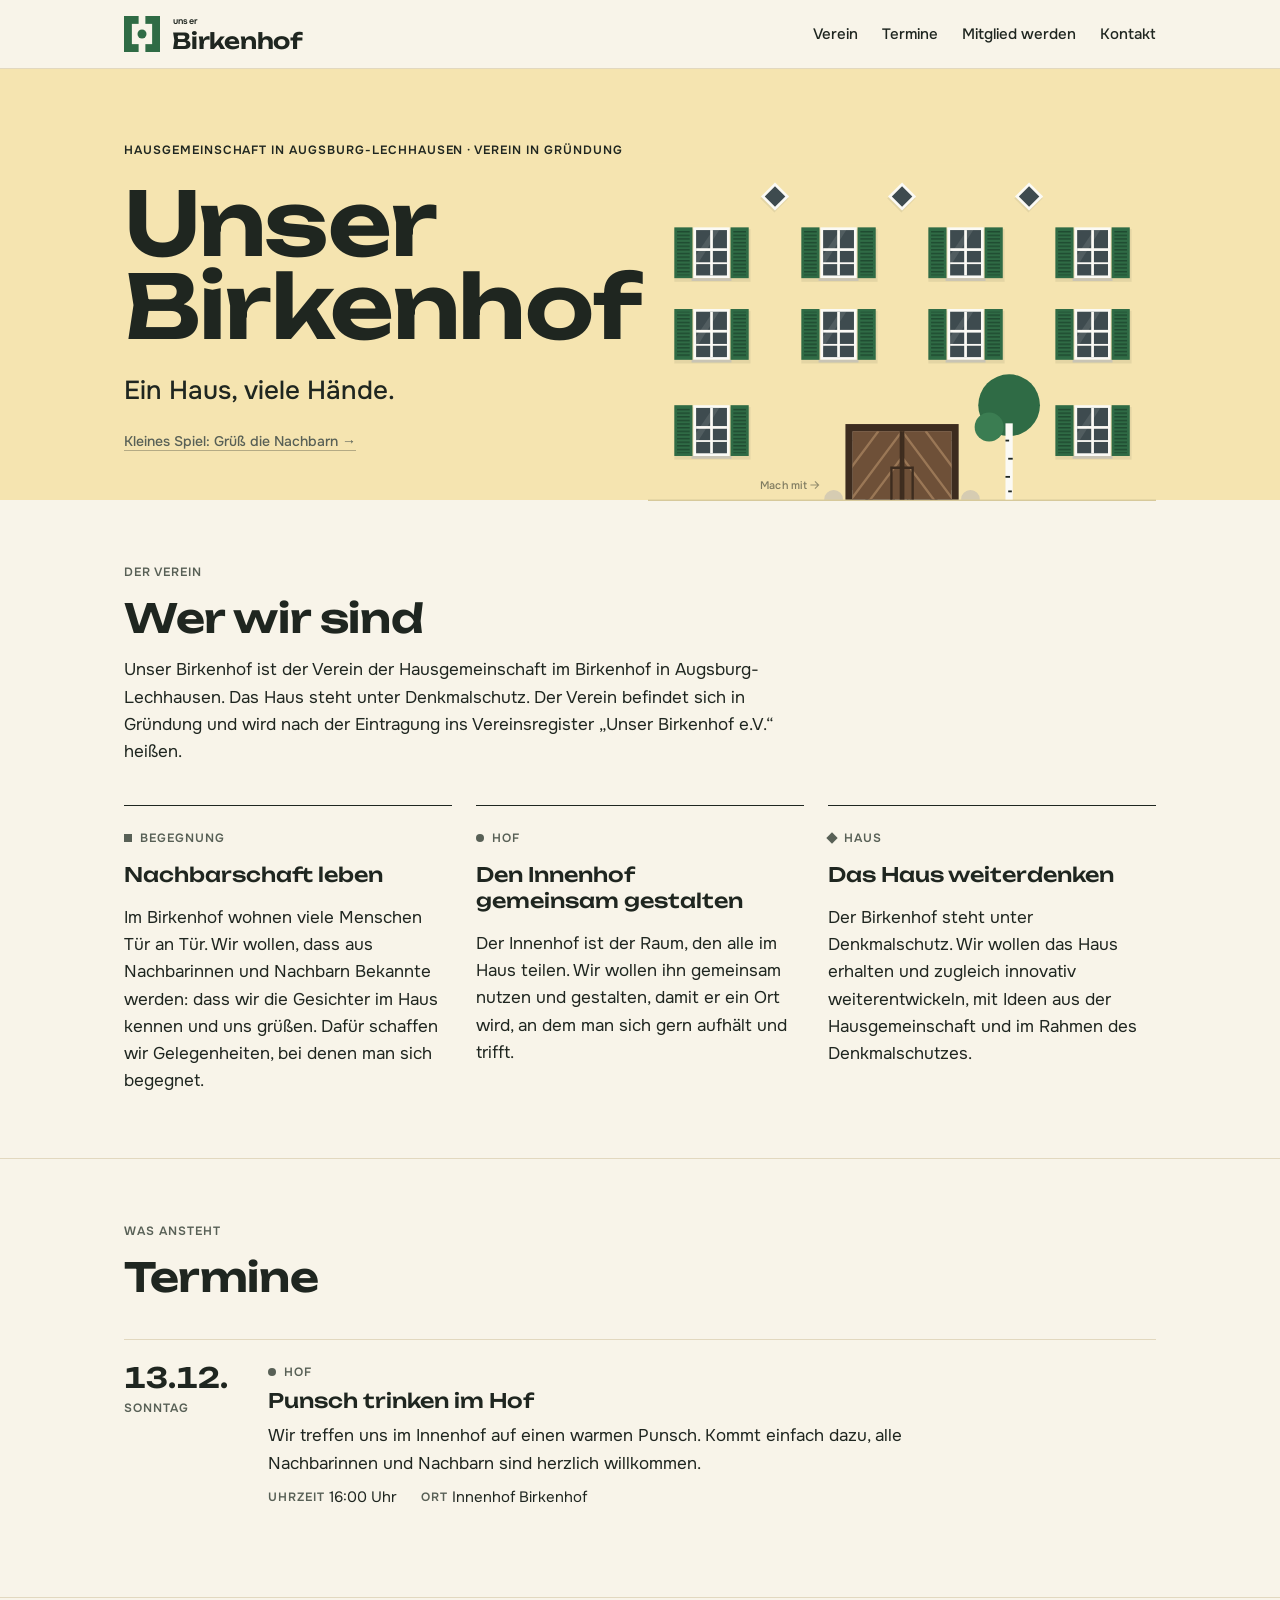
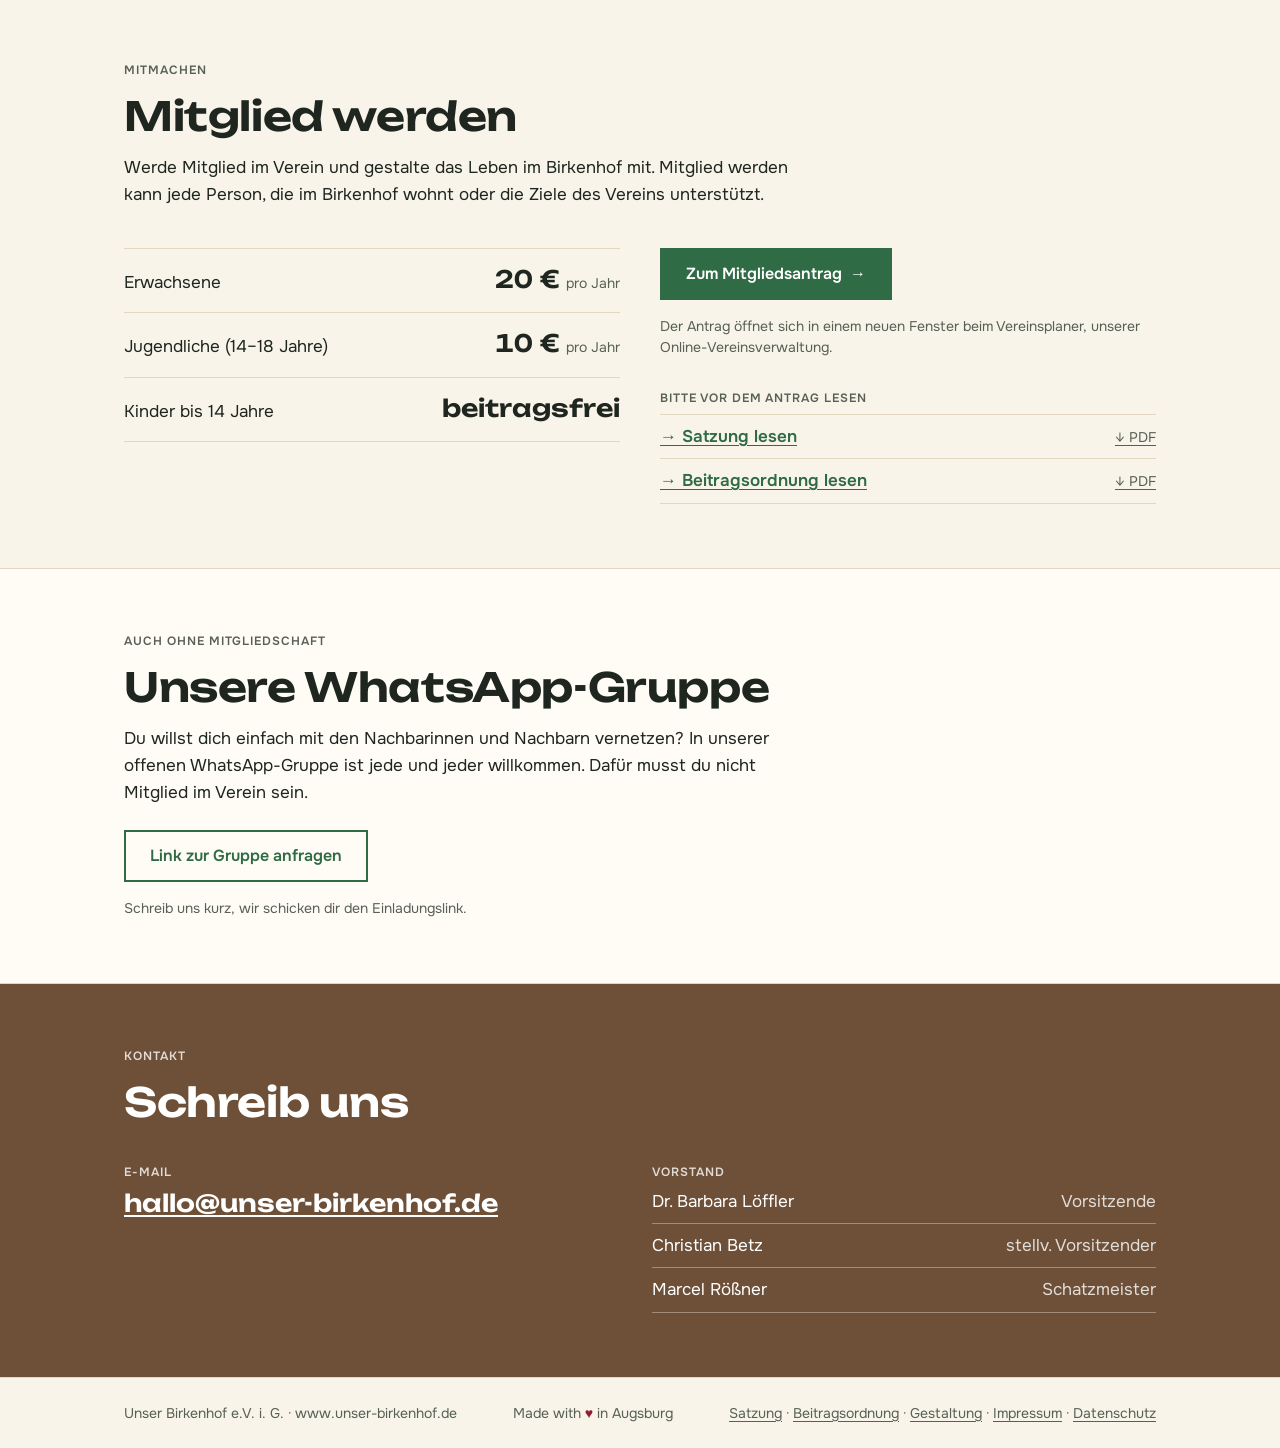
==== commit a957cac2: "Startseite: Punsch-Termin, WhatsApp-Gruppe, Spiel mit Score und Bestenliste; Logo mit großem B" ====
--- a/index.html
+++ b/index.html
@@ -105,7 +105,36 @@
 @keyframes wink{from{transform:rotate(-14deg)}to{transform:rotate(14deg)}}
 .hero-art .hallo{font:700 13px var(--font-text);fill:#1f2620;opacity:0;transition:opacity .2s}
 .hero-art .fenster.gegruesst .hallo{opacity:1}
-.hero-art .spiel-status{font:600 14px var(--font-text);fill:#1f2620}
+.hero-art .spiel-status{font:600 15px var(--font-display);letter-spacing:.06em;fill:#1f2620}
+.hero-art .spiel-status.blink{animation:blink .9s steps(2) 2}
+@keyframes blink{50%{opacity:0}}
+.hero-art .hud{font:600 13px var(--font-display);letter-spacing:.04em;fill:#1f2620;font-variant-numeric:tabular-nums}
+.hero-art .plus{font:700 16px var(--font-display);fill:var(--laden-fest);animation:hoch .9s ease-out forwards;pointer-events:none}
+@keyframes hoch{to{transform:translateY(-22px);opacity:0}}
+.hero-art .gameover rect{fill:#1f2620;opacity:.86}
+.hero-art .gameover text{fill:#f8f4e9}
+.hero-art .go1{font:700 44px var(--font-display);letter-spacing:.02em}
+.hero-art .go2{font:500 15px var(--font-text)}
+.hero-art .go3{font:600 22px var(--font-display);letter-spacing:.06em;fill:#f5e4b0!important}
+.hero-art .rekord{font-weight:700;fill:#f5e4b0!important;animation:blink .9s steps(2) 3}
+.bestenliste{display:grid;gap:var(--s3);max-width:380px}
+.bestenliste .label{color:var(--on-putz)}
+.eintrag{display:grid;gap:var(--s2);background:var(--kalk-raised);padding:var(--s3);border-top:4px solid var(--laden)}
+.eintrag label{font:600 15px/1.3 var(--font-display)}
+.eintrag .zeile{display:flex;gap:var(--s2)}
+.eintrag input{flex:1;min-width:0;font:500 16px var(--font-text);padding:10px 12px;border:1px solid var(--linie);background:#fff;color:var(--ink)}
+.eintrag input:focus-visible{outline:none;box-shadow:var(--focus)}
+.eintrag .button{padding:10px var(--s3);cursor:pointer}
+.hs-liste{list-style:none;margin:0;padding:0;display:grid;font-size:15px}
+.hs-liste li{display:grid;grid-template-columns:2em 1fr auto;gap:var(--s2);padding:6px 0;border-top:1px solid rgba(31,38,32,.15)}
+.hs-liste li:last-child{border-bottom:1px solid rgba(31,38,32,.15)}
+.hs-liste strong{font:600 14px/1.6 var(--font-display);font-variant-numeric:tabular-nums}
+.hs-liste .rang{color:var(--ink-muted);font-variant-numeric:tabular-nums}
+.hs-liste li.neu{background:var(--putz-soft);font-weight:600}
+.hs-liste li.leer{display:block;color:var(--ink-muted)}
+.offen{background:var(--kalk-raised)}
+.button.zwei{background:transparent;color:var(--laden)}
+.button.zwei:hover{background:var(--ink);border-color:var(--ink);color:var(--kalk)}
 .hero-art.spielt .fenster{cursor:pointer}
 .hero-art .ld{transform-box:fill-box}
 .hero-art .ld-l{transform-origin:right center}
@@ -224,7 +253,7 @@
   <div class="wrap">
     <a class="brand" href="#start" aria-label="Unser Birkenhof, zum Seitenanfang">
       <svg viewBox="0 0 64 64" width="36" height="36" aria-hidden="true"><mask id="bm"><rect width="64" height="64" fill="#fff"/><rect x="14" y="14" width="36" height="36" fill="#000"/><rect x="26" y="49" width="12" height="16" fill="#000"/><rect x="26" y="-1" width="12" height="16" fill="#000"/><circle cx="32" cy="32" r="8" fill="#fff"/></mask><rect width="64" height="64" fill="currentColor" mask="url(#bm)"/></svg>
-      <span class="wm"><i>unser</i>birkenhof</span>
+      <span class="wm"><i>unser</i>Birkenhof</span>
     </a>
     <nav aria-label="Hauptnavigation">
       <ul>
@@ -245,6 +274,15 @@
         <h1>Unser Birkenhof</h1>
         <p class="claim">Ein Haus, viele Hände.</p>
         <button type="button" class="spiel-start">Kleines Spiel: Grüß die Nachbarn →</button>
+        <div class="bestenliste" hidden>
+          <form class="eintrag" hidden>
+            <label for="hs-name">Neuer Highscore! Trag dich in die Bestenliste ein.</label>
+            <div class="zeile"><input id="hs-name" name="name" maxlength="15" autocomplete="given-name" placeholder="Dein Name"><button class="button" type="submit">Eintragen</button></div>
+            <p class="hs-hinweis hinweis" aria-live="polite"></p>
+          </form>
+          <span class="label">Bestenliste · Top 10 auf diesem Gerät</span>
+          <ol class="hs-liste"></ol>
+        </div>
       </div>
       <div class="hero-bild"><svg class="hero-art" viewBox="0 0 560 406" role="img" aria-label="Zeichnung der Fassade des Birkenhofs mit grünen Fensterläden, Tor und Birke"><defs><clipPath id="torflaeche"><rect x="58" y="22" width="84" height="58"/></clipPath><clipPath id="fluegel-l"><rect x="58" y="22" width="42" height="58"/></clipPath><clipPath id="fluegel-r"><rect x="100" y="22" width="42" height="58"/></clipPath><pattern id="lamellen" width="4" height="4" patternUnits="userSpaceOnUse"><rect width="4" height="1.6" fill="#1f4a30"/></pattern></defs><rect class="fassade" x="0" y="34" width="560" height="372"/><g transform="rotate(45 140 70)"><rect class="schatten" x="130" y="61" width="22" height="22"/><rect class="rahmen" x="129" y="59" width="22" height="22"/><rect class="glas" x="132" y="62" width="16" height="16"/></g><g transform="rotate(45 280 70)"><rect class="schatten" x="270" y="61" width="22" height="22"/><rect class="rahmen" x="269" y="59" width="22" height="22"/><rect class="glas" x="272" y="62" width="16" height="16"/></g><g transform="rotate(45 420 70)"><rect class="schatten" x="410" y="61" width="22" height="22"/><rect class="rahmen" x="409" y="59" width="22" height="22"/><rect class="glas" x="412" y="62" width="16" height="16"/></g><g class="fenster"><rect class="schatten" x="29.0" y="106" width="84" height="58"/><rect class="rahmen" x="50.0" y="104" width="40" height="56"/><rect class="glas" x="53.0" y="107" width="34" height="50"/><path class="spiegel" d="M53.0 134.5 L71.7 107 L78.5 107 L53.0 147.0 Z"/><rect class="rahmen" x="68.5" y="107" width="3" height="50"/><rect class="rahmen" x="53.0" y="127.0" width="34" height="3"/><rect class="rahmen" x="53.0" y="142.5" width="34" height="2"/><g class="nachbar"><path d="M57 157 Q57 137 70 137 Q83 137 83 157 Z" fill="#a84527"/><circle cx="70" cy="127" r="8" fill="#e3b58c"/><path class="winkarm" d="M79 143 L84 124" stroke="#e3b58c" stroke-width="3.6" stroke-linecap="round"/></g><rect class="bank" x="48.0" y="160" width="44" height="3"/><text class="hallo" x="70" y="98" text-anchor="middle">Hallo!</text><g class="ld ld-l"><rect class="laden" x="29.0" y="104" width="20" height="56"/><rect fill="url(#lamellen)" x="32.0" y="107" width="14" height="50"/></g><g class="ld ld-r"><rect class="laden" x="91.0" y="104" width="20" height="56"/><rect fill="url(#lamellen)" x="94.0" y="107" width="14" height="50"/></g></g><g class="fenster"><rect class="schatten" x="169.0" y="106" width="84" height="58"/><rect class="rahmen" x="190.0" y="104" width="40" height="56"/><rect class="glas" x="193.0" y="107" width="34" height="50"/><path class="spiegel" d="M193.0 134.5 L211.7 107 L218.5 107 L193.0 147.0 Z"/><rect class="rahmen" x="208.5" y="107" width="3" height="50"/><rect class="rahmen" x="193.0" y="127.0" width="34" height="3"/><rect class="rahmen" x="193.0" y="142.5" width="34" height="2"/><g class="nachbar"><path d="M197 157 Q197 137 210 137 Q223 137 223 157 Z" fill="#2f6b45"/><circle cx="210" cy="127" r="8" fill="#8a5a3a"/><path class="winkarm" d="M219 143 L224 124" stroke="#8a5a3a" stroke-width="3.6" stroke-linecap="round"/></g><rect class="bank" x="188.0" y="160" width="44" height="3"/><text class="hallo" x="210" y="98" text-anchor="middle">Hallo!</text><g class="ld ld-l"><rect class="laden" x="169.0" y="104" width="20" height="56"/><rect fill="url(#lamellen)" x="172.0" y="107" width="14" height="50"/></g><g class="ld ld-r"><rect class="laden" x="231.0" y="104" width="20" height="56"/><rect fill="url(#lamellen)" x="234.0" y="107" width="14" height="50"/></g></g><g class="fenster"><rect class="schatten" x="309.0" y="106" width="84" height="58"/><rect class="rahmen" x="330.0" y="104" width="40" height="56"/><rect class="glas" x="333.0" y="107" width="34" height="50"/><path class="spiegel" d="M333.0 134.5 L351.7 107 L358.5 107 L333.0 147.0 Z"/><rect class="rahmen" x="348.5" y="107" width="3" height="50"/><rect class="rahmen" x="333.0" y="127.0" width="34" height="3"/><rect class="rahmen" x="333.0" y="142.5" width="34" height="2"/><g class="nachbar"><path d="M337 157 Q337 137 350 137 Q363 137 363 157 Z" fill="#3e4b4f"/><circle cx="350" cy="127" r="8" fill="#f0cfae"/><path class="winkarm" d="M359 143 L364 124" stroke="#f0cfae" stroke-width="3.6" stroke-linecap="round"/></g><rect class="bank" x="328.0" y="160" width="44" height="3"/><text class="hallo" x="350" y="98" text-anchor="middle">Hallo!</text><g class="ld ld-l"><rect class="laden" x="309.0" y="104" width="20" height="56"/><rect fill="url(#lamellen)" x="312.0" y="107" width="14" height="50"/></g><g class="ld ld-r"><rect class="laden" x="371.0" y="104" width="20" height="56"/><rect fill="url(#lamellen)" x="374.0" y="107" width="14" height="50"/></g></g><g class="fenster"><rect class="schatten" x="449.0" y="106" width="84" height="58"/><rect class="rahmen" x="470.0" y="104" width="40" height="56"/><rect class="glas" x="473.0" y="107" width="34" height="50"/><path class="spiegel" d="M473.0 134.5 L491.7 107 L498.5 107 L473.0 147.0 Z"/><rect class="rahmen" x="488.5" y="107" width="3" height="50"/><rect class="rahmen" x="473.0" y="127.0" width="34" height="3"/><rect class="rahmen" x="473.0" y="142.5" width="34" height="2"/><g class="nachbar"><path d="M477 157 Q477 137 490 137 Q503 137 503 157 Z" fill="#e0b84f"/><circle cx="490" cy="127" r="8" fill="#c98f62"/><path class="winkarm" d="M499 143 L504 124" stroke="#c98f62" stroke-width="3.6" stroke-linecap="round"/></g><rect class="bank" x="468.0" y="160" width="44" height="3"/><text class="hallo" x="490" y="98" text-anchor="middle">Hallo!</text><g class="ld ld-l"><rect class="laden" x="449.0" y="104" width="20" height="56"/><rect fill="url(#lamellen)" x="452.0" y="107" width="14" height="50"/></g><g class="ld ld-r"><rect class="laden" x="511.0" y="104" width="20" height="56"/><rect fill="url(#lamellen)" x="514.0" y="107" width="14" height="50"/></g></g><g class="fenster"><rect class="schatten" x="29.0" y="196" width="84" height="58"/><rect class="rahmen" x="50.0" y="194" width="40" height="56"/><rect class="glas" x="53.0" y="197" width="34" height="50"/><path class="spiegel" d="M53.0 224.5 L71.7 197 L78.5 197 L53.0 237.0 Z"/><rect class="rahmen" x="68.5" y="197" width="3" height="50"/><rect class="rahmen" x="53.0" y="217.0" width="34" height="3"/><rect class="rahmen" x="53.0" y="232.5" width="34" height="2"/><g class="nachbar"><path d="M57 247 Q57 227 70 227 Q83 227 83 247 Z" fill="#2f6b45"/><circle cx="70" cy="217" r="8" fill="#e3b58c"/><path class="winkarm" d="M79 233 L84 214" stroke="#e3b58c" stroke-width="3.6" stroke-linecap="round"/></g><rect class="bank" x="48.0" y="250" width="44" height="3"/><text class="hallo" x="70" y="188" text-anchor="middle">Hallo!</text><g class="ld ld-l"><rect class="laden" x="29.0" y="194" width="20" height="56"/><rect fill="url(#lamellen)" x="32.0" y="197" width="14" height="50"/></g><g class="ld ld-r"><rect class="laden" x="91.0" y="194" width="20" height="56"/><rect fill="url(#lamellen)" x="94.0" y="197" width="14" height="50"/></g></g><g class="fenster"><rect class="schatten" x="169.0" y="196" width="84" height="58"/><rect class="rahmen" x="190.0" y="194" width="40" height="56"/><rect class="glas" x="193.0" y="197" width="34" height="50"/><path class="spiegel" d="M193.0 224.5 L211.7 197 L218.5 197 L193.0 237.0 Z"/><rect class="rahmen" x="208.5" y="197" width="3" height="50"/><rect class="rahmen" x="193.0" y="217.0" width="34" height="3"/><rect class="rahmen" x="193.0" y="232.5" width="34" height="2"/><g class="nachbar"><path d="M197 247 Q197 227 210 227 Q223 227 223 247 Z" fill="#a84527"/><circle cx="210" cy="217" r="8" fill="#e3b58c"/><path class="winkarm" d="M219 233 L224 214" stroke="#e3b58c" stroke-width="3.6" stroke-linecap="round"/></g><rect class="bank" x="188.0" y="250" width="44" height="3"/><text class="hallo" x="210" y="188" text-anchor="middle">Hallo!</text><g class="ld ld-l"><rect class="laden" x="169.0" y="194" width="20" height="56"/><rect fill="url(#lamellen)" x="172.0" y="197" width="14" height="50"/></g><g class="ld ld-r"><rect class="laden" x="231.0" y="194" width="20" height="56"/><rect fill="url(#lamellen)" x="234.0" y="197" width="14" height="50"/></g></g><g class="fenster"><rect class="schatten" x="309.0" y="196" width="84" height="58"/><rect class="rahmen" x="330.0" y="194" width="40" height="56"/><rect class="glas" x="333.0" y="197" width="34" height="50"/><path class="spiegel" d="M333.0 224.5 L351.7 197 L358.5 197 L333.0 237.0 Z"/><rect class="rahmen" x="348.5" y="197" width="3" height="50"/><rect class="rahmen" x="333.0" y="217.0" width="34" height="3"/><rect class="rahmen" x="333.0" y="232.5" width="34" height="2"/><g class="nachbar"><path d="M337 247 Q337 227 350 227 Q363 227 363 247 Z" fill="#2f6b45"/><circle cx="350" cy="217" r="8" fill="#8a5a3a"/><path class="winkarm" d="M359 233 L364 214" stroke="#8a5a3a" stroke-width="3.6" stroke-linecap="round"/></g><rect class="bank" x="328.0" y="250" width="44" height="3"/><text class="hallo" x="350" y="188" text-anchor="middle">Hallo!</text><g class="ld ld-l"><rect class="laden" x="309.0" y="194" width="20" height="56"/><rect fill="url(#lamellen)" x="312.0" y="197" width="14" height="50"/></g><g class="ld ld-r"><rect class="laden" x="371.0" y="194" width="20" height="56"/><rect fill="url(#lamellen)" x="374.0" y="197" width="14" height="50"/></g></g><g class="fenster"><rect class="schatten" x="449.0" y="196" width="84" height="58"/><rect class="rahmen" x="470.0" y="194" width="40" height="56"/><rect class="glas" x="473.0" y="197" width="34" height="50"/><path class="spiegel" d="M473.0 224.5 L491.7 197 L498.5 197 L473.0 237.0 Z"/><rect class="rahmen" x="488.5" y="197" width="3" height="50"/><rect class="rahmen" x="473.0" y="217.0" width="34" height="3"/><rect class="rahmen" x="473.0" y="232.5" width="34" height="2"/><g class="nachbar"><path d="M477 247 Q477 227 490 227 Q503 227 503 247 Z" fill="#3e4b4f"/><circle cx="490" cy="217" r="8" fill="#f0cfae"/><path class="winkarm" d="M499 233 L504 214" stroke="#f0cfae" stroke-width="3.6" stroke-linecap="round"/></g><rect class="bank" x="468.0" y="250" width="44" height="3"/><text class="hallo" x="490" y="188" text-anchor="middle">Hallo!</text><g class="ld ld-l"><rect class="laden" x="449.0" y="194" width="20" height="56"/><rect fill="url(#lamellen)" x="452.0" y="197" width="14" height="50"/></g><g class="ld ld-r"><rect class="laden" x="511.0" y="194" width="20" height="56"/><rect fill="url(#lamellen)" x="514.0" y="197" width="14" height="50"/></g></g><g class="fenster"><rect class="schatten" x="29.0" y="302" width="84" height="58"/><rect class="rahmen" x="50.0" y="300" width="40" height="56"/><rect class="glas" x="53.0" y="303" width="34" height="50"/><path class="spiegel" d="M53.0 330.5 L71.7 303 L78.5 303 L53.0 343.0 Z"/><rect class="rahmen" x="68.5" y="303" width="3" height="50"/><rect class="rahmen" x="53.0" y="323.0" width="34" height="3"/><rect class="rahmen" x="53.0" y="338.5" width="34" height="2"/><g class="nachbar"><path d="M57 353 Q57 333 70 333 Q83 333 83 353 Z" fill="#e0b84f"/><circle cx="70" cy="323" r="8" fill="#c98f62"/><path class="winkarm" d="M79 339 L84 320" stroke="#c98f62" stroke-width="3.6" stroke-linecap="round"/></g><rect class="bank" x="48.0" y="356" width="44" height="3"/><text class="hallo" x="70" y="294" text-anchor="middle">Hallo!</text><g class="ld ld-l"><rect class="laden" x="29.0" y="300" width="20" height="56"/><rect fill="url(#lamellen)" x="32.0" y="303" width="14" height="50"/></g><g class="ld ld-r"><rect class="laden" x="91.0" y="300" width="20" height="56"/><rect fill="url(#lamellen)" x="94.0" y="303" width="14" height="50"/></g></g><g class="fenster"><rect class="schatten" x="449.0" y="302" width="84" height="58"/><rect class="rahmen" x="470.0" y="300" width="40" height="56"/><rect class="glas" x="473.0" y="303" width="34" height="50"/><path class="spiegel" d="M473.0 330.5 L491.7 303 L498.5 303 L473.0 343.0 Z"/><rect class="rahmen" x="488.5" y="303" width="3" height="50"/><rect class="rahmen" x="473.0" y="323.0" width="34" height="3"/><rect class="rahmen" x="473.0" y="338.5" width="34" height="2"/><g class="nachbar"><path d="M477 353 Q477 333 490 333 Q503 333 503 353 Z" fill="#2f6b45"/><circle cx="490" cy="323" r="8" fill="#e3b58c"/><path class="winkarm" d="M499 339 L504 320" stroke="#e3b58c" stroke-width="3.6" stroke-linecap="round"/></g><rect class="bank" x="468.0" y="356" width="44" height="3"/><text class="hallo" x="490" y="294" text-anchor="middle">Hallo!</text><g class="ld ld-l"><rect class="laden" x="449.0" y="300" width="20" height="56"/><rect fill="url(#lamellen)" x="452.0" y="303" width="14" height="50"/></g><g class="ld ld-r"><rect class="laden" x="511.0" y="300" width="20" height="56"/><rect fill="url(#lamellen)" x="514.0" y="303" width="14" height="50"/></g></g><g class="tor" transform="translate(150 300) scale(1.3)"><rect class="tor-dunkel" x="52" y="16" width="96" height="64"/><g clip-path="url(#torflaeche)"><rect x="58" y="22" width="84" height="58" fill="#fffcf6"/><rect x="58" y="72" width="84" height="8" fill="#cfe3cf"/><path d="M58 30 Q100 38 142 30" stroke="#1f2620" stroke-width="0.8" fill="none"/><path d="M62 31 l4 0 l-2 5 Z" fill="#a84527"/><path d="M70 31 l4 0 l-2 5 Z" fill="#2f6b45"/><path d="M78 31 l4 0 l-2 5 Z" fill="#e0b84f"/><path d="M86 31 l4 0 l-2 5 Z" fill="#a84527"/><path d="M94 31 l4 0 l-2 5 Z" fill="#2f6b45"/><path d="M102 31 l4 0 l-2 5 Z" fill="#e0b84f"/><path d="M110 31 l4 0 l-2 5 Z" fill="#a84527"/><path d="M118 31 l4 0 l-2 5 Z" fill="#2f6b45"/><path d="M126 31 l4 0 l-2 5 Z" fill="#e0b84f"/><path d="M134 31 l4 0 l-2 5 Z" fill="#a84527"/><g transform="translate(4 0)"><g class="mensch m2"><circle cx="66" cy="53.6" r="2.9" fill="#c98f62"/><rect x="63.1" y="57.4" width="5.8" height="9.4" fill="#4f7fa6"/><rect x="63.6" y="66.8" width="1.9" height="7.2" class="bein"/><rect x="66.5" y="66.8" width="1.9" height="7.2" class="bein"/><path class="arme unten" d="M63.1 58.9 L59.5 52.4 M68.9 58.9 L72.5 52.4" stroke="#c98f62" stroke-width="1.7" stroke-linecap="round" fill="none"/><path class="arme jubel j1" d="M63.1 58.9 L59.2 52.6 M68.9 58.9 L72.8 52.6" stroke="#c98f62" stroke-width="1.7" stroke-linecap="round" fill="none"/><path class="arme jubel j2" d="M63.1 58.9 L61.6 51.6 M68.9 58.9 L70.4 51.6" stroke="#c98f62" stroke-width="1.7" stroke-linecap="round" fill="none"/></g></g><g transform="translate(4 0)"><g class="mensch m1"><circle cx="84" cy="53.6" r="2.9" fill="#8a5a3a"/><rect x="81.1" y="57.4" width="5.8" height="9.4" fill="#e0b84f"/><rect x="81.6" y="66.8" width="1.9" height="7.2" class="bein"/><rect x="84.5" y="66.8" width="1.9" height="7.2" class="bein"/><path class="arme unten" d="M81.1 58.9 L76.1 60.3 M86.9 58.9 L91.9 56.0" stroke="#8a5a3a" stroke-width="1.7" stroke-linecap="round" fill="none"/><path class="arme jubel j1" d="M81.1 58.9 L78.3 54.5 M86.9 58.9 L89.7 54.5" stroke="#8a5a3a" stroke-width="1.7" stroke-linecap="round" fill="none"/><path class="arme jubel j2" d="M81.1 58.9 L80.0 53.8 M86.9 58.9 L88.0 53.8" stroke="#8a5a3a" stroke-width="1.7" stroke-linecap="round" fill="none"/></g></g><g transform="translate(-4 0)"><g class="mensch m3"><circle cx="116" cy="53.6" r="2.9" fill="#f0cfae"/><rect x="113.1" y="57.4" width="5.8" height="9.4" fill="#2f6b45"/><rect x="113.6" y="66.8" width="1.9" height="7.2" class="bein"/><rect x="116.5" y="66.8" width="1.9" height="7.2" class="bein"/><path class="arme unten" d="M113.1 58.9 L108.8 53.1 M118.9 58.9 L121.8 64.6" stroke="#f0cfae" stroke-width="1.7" stroke-linecap="round" fill="none"/><path class="arme jubel j1" d="M113.1 58.9 L109.3 52.8 M118.9 58.9 L122.7 52.8" stroke="#f0cfae" stroke-width="1.7" stroke-linecap="round" fill="none"/><path class="arme jubel j2" d="M113.1 58.9 L111.6 51.8 M118.9 58.9 L120.4 51.8" stroke="#f0cfae" stroke-width="1.7" stroke-linecap="round" fill="none"/></g></g><g transform="translate(-4 0)"><g class="mensch hopp"><circle cx="134" cy="53.6" r="2.9" fill="#e3b58c"/><rect x="131.1" y="57.4" width="5.8" height="9.4" fill="#a84527"/><rect x="131.6" y="66.8" width="1.9" height="7.2" class="bein"/><rect x="134.5" y="66.8" width="1.9" height="7.2" class="bein"/><path class="arme unten" d="M131.1 58.9 L127.5 52.4 M136.9 58.9 L140.5 52.4" stroke="#e3b58c" stroke-width="1.7" stroke-linecap="round" fill="none"/><path class="arme jubel j1" d="M131.1 58.9 L127.2 52.6 M136.9 58.9 L140.8 52.6" stroke="#e3b58c" stroke-width="1.7" stroke-linecap="round" fill="none"/><path class="arme jubel j2" d="M131.1 58.9 L129.6 51.6 M136.9 58.9 L138.4 51.6" stroke="#e3b58c" stroke-width="1.7" stroke-linecap="round" fill="none"/></g></g><g class="mensch m1"><circle cx="72" cy="54.7" r="3.6" fill="#e3b58c"/><rect x="68.4" y="59.3" width="7.2" height="11.7" fill="#2f6b45"/><rect x="68.9" y="71.0" width="2.6" height="9.0" class="bein"/><rect x="72.5" y="71.0" width="2.6" height="9.0" class="bein"/><path class="arme unten" d="M68.4 61.1 L64.8 68.3 M75.6 61.1 L81.0 53.9" stroke="#e3b58c" stroke-width="2.2" stroke-linecap="round" fill="none"/><path class="arme jubel j1" d="M68.4 61.1 L64.1 54.3 M75.6 61.1 L79.9 54.3" stroke="#e3b58c" stroke-width="2.2" stroke-linecap="round" fill="none"/><path class="arme jubel j2" d="M68.4 61.1 L66.7 53.2 M75.6 61.1 L77.3 53.2" stroke="#e3b58c" stroke-width="2.2" stroke-linecap="round" fill="none"/></g><g class="mensch hopp"><circle cx="92" cy="62.8" r="2.4" fill="#8a5a3a"/><rect x="89.6" y="66.2" width="4.8" height="7.8" fill="#a84527"/><rect x="90.1" y="74.0" width="1.4" height="6.0" class="bein"/><rect x="92.5" y="74.0" width="1.4" height="6.0" class="bein"/><path class="arme unten" d="M89.6 67.4 L86.6 62.0 M94.4 67.4 L97.4 62.0" stroke="#8a5a3a" stroke-width="1.4" stroke-linecap="round" fill="none"/><path class="arme jubel j1" d="M89.6 67.4 L86.3 62.2 M94.4 67.4 L97.7 62.2" stroke="#8a5a3a" stroke-width="1.4" stroke-linecap="round" fill="none"/><path class="arme jubel j2" d="M89.6 67.4 L88.3 61.4 M94.4 67.4 L95.7 61.4" stroke="#8a5a3a" stroke-width="1.4" stroke-linecap="round" fill="none"/></g><g class="mensch hopp2"><circle cx="106" cy="62.8" r="2.4" fill="#f0cfae"/><rect x="103.6" y="66.2" width="4.8" height="7.8" fill="#e0b84f"/><rect x="104.1" y="74.0" width="1.4" height="6.0" class="bein"/><rect x="106.5" y="74.0" width="1.4" height="6.0" class="bein"/><path class="arme unten" d="M103.6 67.4 L100.6 62.0 M108.4 67.4 L111.4 62.0" stroke="#f0cfae" stroke-width="1.4" stroke-linecap="round" fill="none"/><path class="arme jubel j1" d="M103.6 67.4 L100.3 62.2 M108.4 67.4 L111.7 62.2" stroke="#f0cfae" stroke-width="1.4" stroke-linecap="round" fill="none"/><path class="arme jubel j2" d="M103.6 67.4 L102.3 61.4 M108.4 67.4 L109.7 61.4" stroke="#f0cfae" stroke-width="1.4" stroke-linecap="round" fill="none"/></g><g class="mensch m3"><circle cx="127" cy="54.7" r="3.6" fill="#c98f62"/><rect x="123.4" y="59.3" width="7.2" height="11.7" fill="#8a6a50"/><rect x="123.9" y="71.0" width="2.6" height="9.0" class="bein"/><rect x="127.5" y="71.0" width="2.6" height="9.0" class="bein"/><path class="arme unten" d="M123.4 61.1 L117.1 62.9 M130.6 61.1 L136.9 57.5" stroke="#c98f62" stroke-width="2.2" stroke-linecap="round" fill="none"/><path class="arme jubel j1" d="M123.4 61.1 L119.9 55.5 M130.6 61.1 L134.1 55.5" stroke="#c98f62" stroke-width="2.2" stroke-linecap="round" fill="none"/><path class="arme jubel j2" d="M123.4 61.1 L122.0 54.7 M130.6 61.1 L132.0 54.7" stroke="#c98f62" stroke-width="2.2" stroke-linecap="round" fill="none"/></g></g><g class="fluegel fl-l"><rect class="tor" x="58" y="22" width="42" height="58"/><g clip-path="url(#fluegel-l)" class="tor-linie"><path d="M100 22 L56 81 M80 22 L52 59.5 M100 44 L72 81.5"/></g><rect class="tor-dunkel" x="98" y="22" width="2" height="58"/><path class="tor-fuge" d="M100 53 H91 V80"/></g><g class="fluegel fl-r"><rect class="tor" x="100" y="22" width="42" height="58"/><g clip-path="url(#fluegel-r)" class="tor-linie"><path d="M100 22 L144 81 M120 22 L148 59.5 M100 44 L128 81.5"/></g><rect class="tor-dunkel" x="100" y="22" width="2" height="58"/><path class="tor-fuge" d="M100 53 H109 V80"/></g><path class="stein" d="M34 80 a8 8 0 0 1 16 0 Z M150 80 a8 8 0 0 1 16 0 Z"/></g><rect class="boden" x="0" y="404" width="560" height="2"/><g class="tor-hinweis" aria-hidden="true"><text class="zu" x="176" y="392" text-anchor="end">Mach mit</text><path class="zu pfeil" d="M179 388 h9 m-4 -4 l4 4 l-4 4"/></g><g class="baum"><circle class="krone" cx="398" cy="300" r="34"/><circle class="krone2" cx="376" cy="324" r="16"/><rect class="stamm" x="394" y="320" width="8" height="84"/><rect class="ritz" x="394" y="338" width="4" height="2"/><rect class="ritz" x="397" y="358" width="5" height="2"/><rect class="ritz" x="394" y="378" width="5" height="2"/><rect class="ritz" x="397" y="394" width="4" height="2"/></g><text class="spiel-status" x="280" y="24" text-anchor="middle" aria-live="polite"></text></svg></div>
     </div>
@@ -258,19 +296,52 @@
 function k(){if(f.closest('.spielt'))return;f.classList.add('klapp');}
 f.addEventListener('mouseenter',k);f.addEventListener('click',k);
 f.addEventListener('animationend',function(e){if(e.target.classList.contains('ld-r'))f.classList.remove('klapp');});});
-(function(){var svg=document.querySelector('.hero-art'),btn=document.querySelector('.spiel-start');if(!svg||!btn)return;
-var st=svg.querySelector('.spiel-status'),F=[].slice.call(svg.querySelectorAll('.fenster')),on=false,score=0,end=0,cur=null,tm,iv;
-function upd(){st.textContent='Gegrüßt: '+score+' · noch '+Math.max(0,Math.ceil((end-Date.now())/1000))+' s';}
-function zeig(){if(!on)return;if(Date.now()>=end)return fertig();var f;
-do{f=F[Math.floor(Math.random()*F.length)]}while(f===cur);cur=f;f.classList.add('da');
-tm=setTimeout(function(){f.classList.remove('da');cur=null;tm=setTimeout(zeig,200+Math.random()*350);},Math.max(650,1400-score*45));}
-function fertig(){on=false;clearTimeout(tm);clearInterval(iv);svg.classList.remove('spielt');F.forEach(function(f){f.classList.remove('da')});
-st.textContent=score+(score==1?' Nachbar':' Nachbarn')+' gegrüßt – schön, dass du da bist!';btn.textContent='Nochmal spielen →';btn.disabled=false;}
+(function(){var svg=document.querySelector('.hero-art'),btn=document.querySelector('.spiel-start'),box=document.querySelector('.bestenliste');if(!svg||!btn||!box)return;
+var NS='http://www.w3.org/2000/svg',st=svg.querySelector('.spiel-status'),F=[].slice.call(svg.querySelectorAll('.fenster'));
+var liste=box.querySelector('.hs-liste'),form=box.querySelector('.eintrag'),inp=form.querySelector('input'),hin=form.querySelector('.hs-hinweis'),sub=form.querySelector('button');
+var on=false,pts=0,gruss=0,level=1,cur=null,seit=0,tm,ov=null,offen=0,neuId=null,top=[],LKEY='birkenhof-top10',NKEY='birkenhof-vorname';
+function el(n,a,t){var e=document.createElementNS(NS,n);for(var k in a)e.setAttribute(k,a[k]);if(t!=null)e.textContent=t;return e}
+var hudL=el('text',{'class':'hud',x:8,y:24}),hudR=el('text',{'class':'hud',x:552,y:24,'text-anchor':'end'});svg.appendChild(hudL);svg.appendChild(hudR);
+function ls(k,v){try{if(v===undefined)return localStorage.getItem(k);localStorage.setItem(k,v)}catch(e){return null}}
+function laden(){try{var a=JSON.parse(ls(LKEY)||'[]');return Array.isArray(a)?a.filter(function(x){return x&&typeof x.score=='number'}).sort(sortf).slice(0,10):[]}catch(e){return[]}}
+function sortf(a,b){return b.score-a.score||a.at-b.at}
+function sauber(v){return String(v||'').replace(/[^\p{L}\p{M}\- ']/gu,'').replace(/\s+/g,' ').trim().slice(0,15).trim()}
+function pad(n){return('000000'+n).slice(-6)}
+function best(){return Math.max(top.length?top[0].score:0,pts)}
+function hud(){var z=on||pts>0;hudL.textContent=z?'SCORE '+pad(pts):'';hudR.textContent=z||top.length?'BEST '+pad(best()):'';}
+function render(){liste.textContent='';box.hidden=!top.length&&form.hidden;
+if(!top.length){var l=document.createElement('li');l.className='leer';l.textContent='Noch keine Einträge. Sei die oder der Erste!';liste.appendChild(l);return}
+top.forEach(function(x,i){var li=document.createElement('li'),r=document.createElement('span'),n=document.createElement('span'),p=document.createElement('strong');
+r.className='rang';r.textContent=(i+1)+'.';n.textContent=sauber(x.name)||'Anonym';p.textContent=pad(x.score);li.appendChild(r);li.appendChild(n);li.appendChild(p);if(x.id===neuId)li.className='neu';liste.appendChild(li)});}
+function dauer(){return Math.max(420,1500*Math.pow(.92,level-1))}
+function zeig(){if(!on)return;var f;do{f=F[Math.floor(Math.random()*F.length)]}while(f===cur);cur=f;f.classList.add('da');seit=Date.now();
+tm=setTimeout(function(){if(on)fertig(f)},dauer());}
+function plus(f,t,c){var b=f.getBBox(),x=el('text',{'class':c||'plus',x:b.x+b.width/2,y:b.y+4,'text-anchor':'middle'},t);svg.appendChild(x);setTimeout(function(){x.remove()},900)}
+function meldung(t){st.textContent=t;st.classList.remove('blink');void st.getBBox();st.classList.add('blink')}
+function fertig(f){on=false;clearTimeout(tm);svg.classList.remove('spielt');F.forEach(function(x){x.classList.remove('da')});
+ov=el('g',{'class':'gameover'});ov.appendChild(el('rect',{x:0,y:34,width:560,height:372}));
+ov.appendChild(el('text',{'class':'go1',x:280,y:170,'text-anchor':'middle'},'GAME OVER'));
+ov.appendChild(el('text',{'class':'go2',x:280,y:206,'text-anchor':'middle'},'Verpasst! '+gruss+(gruss==1?' Nachbar':' Nachbarn')+' gegrüßt'));
+ov.appendChild(el('text',{'class':'go3',x:280,y:250,'text-anchor':'middle'},'SCORE '+pad(pts)));
+if(pts>0&&(!top.length||pts>top[0].score))ov.appendChild(el('text',{'class':'go2 rekord',x:280,y:282,'text-anchor':'middle'},'Neuer Rekord!'));
+svg.appendChild(ov);st.textContent='';hud();
+btn.textContent='Nochmal spielen →';btn.disabled=false;
+if(pts>0&&(top.length<10||pts>top[top.length-1].score)){offen=pts;hin.textContent='';sub.disabled=false;inp.value=ls(NKEY)||'';form.hidden=false;box.hidden=false;
+var r=form.getBoundingClientRect();if(r.top<0||r.bottom>innerHeight)form.scrollIntoView({block:'center',behavior:'smooth'});try{inp.focus({preventScroll:true})}catch(e){}}else{offen=0;form.hidden=true}render();}
 F.forEach(function(f){f.addEventListener('pointerdown',function(){if(!on||!f.classList.contains('da'))return;
-score++;f.classList.remove('da');f.classList.add('gegruesst');setTimeout(function(){f.classList.remove('gegruesst')},700);
-clearTimeout(tm);cur=f;upd();tm=setTimeout(zeig,300);});});
-btn.addEventListener('click',function(){if(on)return;on=true;score=0;end=Date.now()+30000;F.forEach(function(f){f.classList.remove('klapp')});
-svg.classList.add('spielt');btn.disabled=true;btn.textContent='Tippe auf die winkenden Nachbarn!';upd();iv=setInterval(upd,250);tm=setTimeout(zeig,600);});})();
+var rt=Date.now()-seit,n=(10+Math.round(10*Math.max(0,1-rt/dauer())))*level;pts+=n;gruss++;
+f.classList.remove('da');f.classList.add('gegruesst');setTimeout(function(){f.classList.remove('gegruesst')},700);plus(f,'+'+n);
+if(gruss%5==0){level++;meldung('LEVEL '+level)}
+clearTimeout(tm);cur=f;hud();tm=setTimeout(zeig,Math.max(120,320*Math.pow(.92,level-1)));});});
+btn.addEventListener('click',function(){if(on)return;if(ov){ov.remove();ov=null}on=true;pts=0;gruss=0;level=1;form.hidden=true;offen=0;render();
+F.forEach(function(f){f.classList.remove('klapp')});svg.classList.add('spielt');btn.disabled=true;
+requestAnimationFrame(function(){var r=svg.getBoundingClientRect();if(r.bottom>innerHeight)svg.scrollIntoView({block:'end',behavior:'smooth'})});
+btn.textContent='Grüß alle, keinen verpassen!';hud();meldung('LEVEL 1');tm=setTimeout(zeig,700);});
+form.addEventListener('submit',function(ev){ev.preventDefault();if(!offen)return;var name=sauber(inp.value);
+if(!name){hin.textContent='Bitte gib deinen Namen ein.';inp.focus();return}ls(NKEY,name);
+neuId='l'+Date.now();top=top.concat([{id:neuId,name:name,score:offen,at:Date.now()}]).sort(sortf).slice(0,10);ls(LKEY,JSON.stringify(top));offen=0;form.hidden=true;render();hud();});
+top=laden();render();hud();
+})();
 </script>
   <section class="block" id="verein" style="border-top:0">
     <div class="wrap">
@@ -337,6 +408,18 @@
             </dl>
           </div>
         </li>
+        <li class="event" data-datum="2026-12-13">
+          <div class="date">13.12.<span>Sonntag</span></div>
+          <div class="body">
+            <span class="tag hof">Hof</span>
+            <h3>Punsch trinken im Hof</h3>
+            <p>Wir treffen uns im Innenhof auf einen warmen Punsch. Kommt einfach dazu, alle Nachbarinnen und Nachbarn sind herzlich willkommen.</p>
+            <dl>
+              <div><dt>Uhrzeit</dt><dd>16:00 Uhr</dd></div>
+              <div><dt>Ort</dt><dd>Innenhof Birkenhof</dd></div>
+            </dl>
+          </div>
+        </li>
       </ul>
       <div class="empty" hidden>
         <h3>Derzeit sind keine Termine eingetragen.</h3>
@@ -360,7 +443,7 @@
       <div class="head">
         <span class="label">Mitmachen</span>
         <h2>Mitglied werden</h2>
-        <p>Werde Mitglied im Verein und gestalte das Leben im Birkenhof mit. Mitglied werden kann jede Person, die im Birkenhof wohnt oder die Ziele des Vereins unterstützt. <a href="willkommen.html">Was dich als Mitglied erwartet</a></p>
+        <p>Werde Mitglied im Verein und gestalte das Leben im Birkenhof mit. Mitglied werden kann jede Person, die im Birkenhof wohnt oder die Ziele des Vereins unterstützt.</p>
       </div>
       <div class="mitglied">
         <ul class="preise">
@@ -383,6 +466,20 @@
     </div>
   </section>
 
+  <section class="block offen" id="whatsapp">
+    <div class="wrap">
+      <div class="head">
+        <span class="label">Auch ohne Mitgliedschaft</span>
+        <h2>Unsere WhatsApp-Gruppe</h2>
+        <p>Du willst dich einfach mit den Nachbarinnen und Nachbarn vernetzen? In unserer offenen WhatsApp-Gruppe ist jede und jeder willkommen. Dafür musst du nicht Mitglied im Verein sein.</p>
+        <div class="cta" style="margin-top:var(--s2)">
+          <a class="button zwei" href="mailto:hallo@unser-birkenhof.de?subject=WhatsApp-Gruppe">Link zur Gruppe anfragen</a>
+          <p class="hinweis">Schreib uns kurz, wir schicken dir den Einladungslink.</p>
+        </div>
+      </div>
+    </div>
+  </section>
+
   <section class="block rot" id="kontakt">
     <div class="wrap">
       <div class="head">
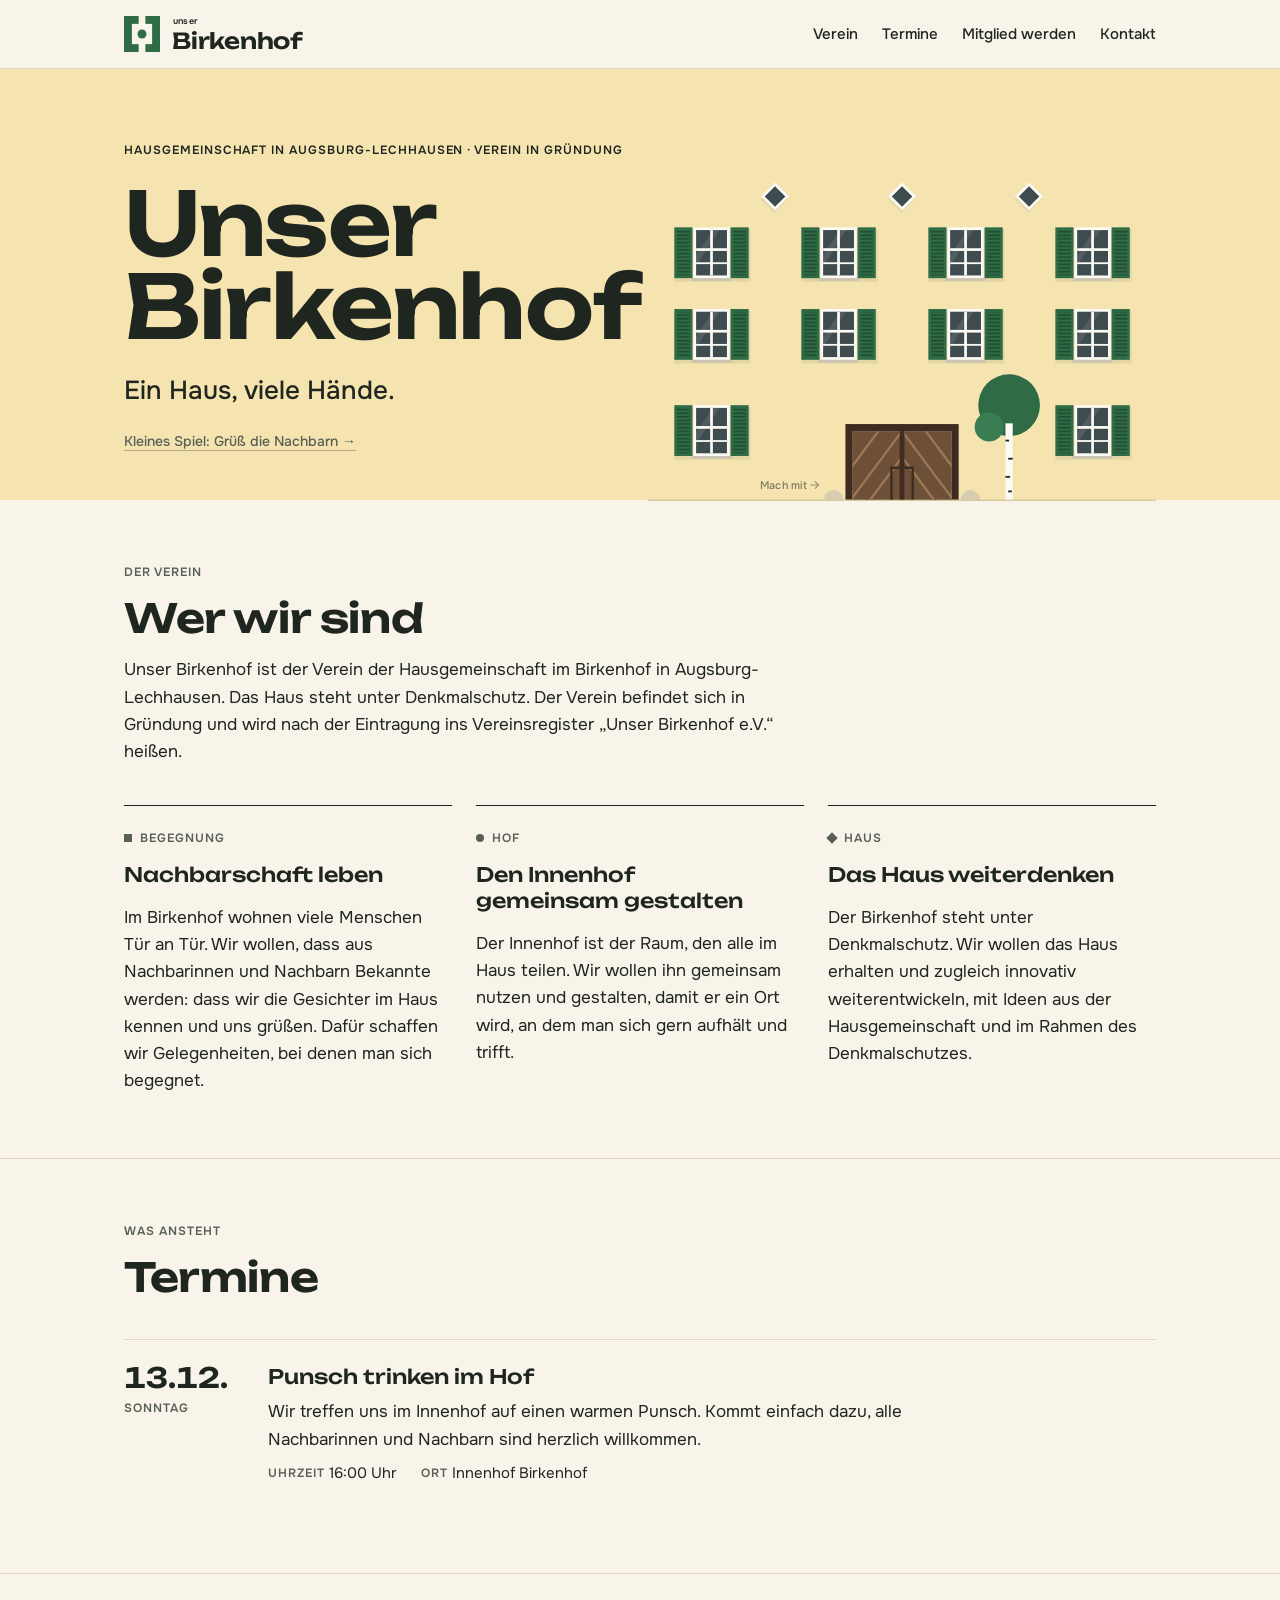
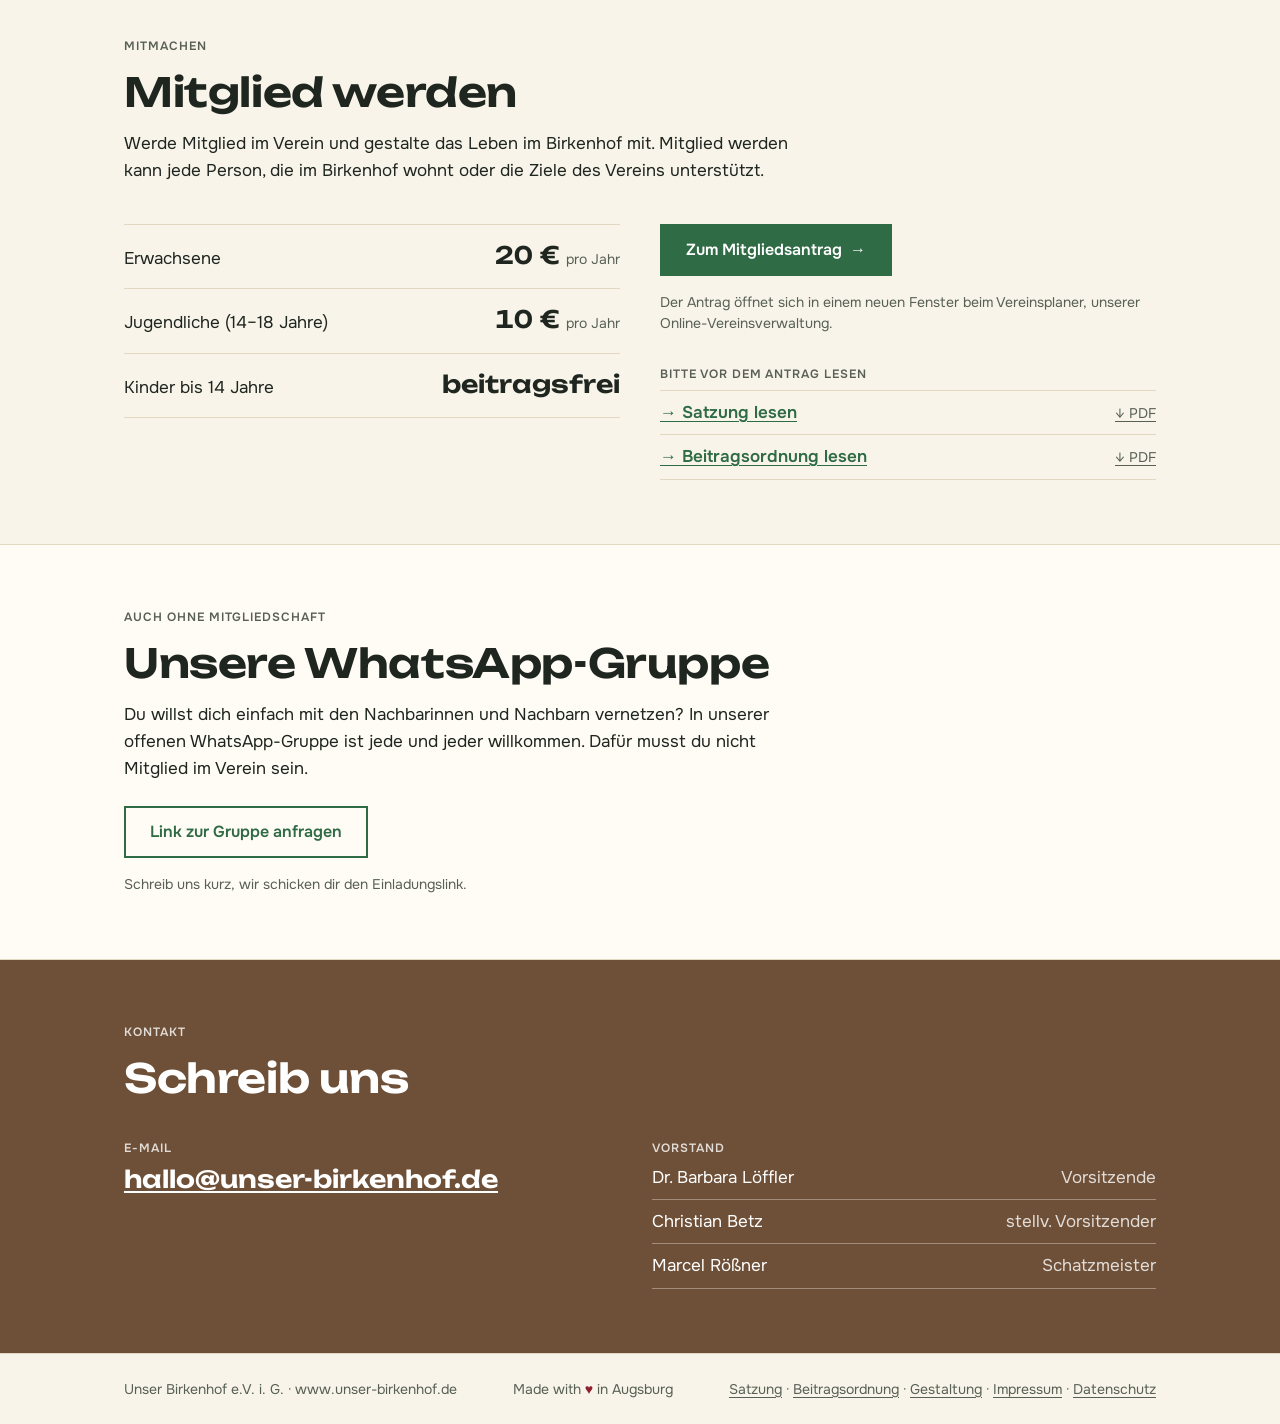
==== commit c204d240: "Remove tags from event listings in index.html" ====
--- a/index.html
+++ b/index.html
@@ -399,7 +399,6 @@
         <li class="event" data-datum="2026-11-08">
           <div class="date">08.11.<span>Sonntag</span></div>
           <div class="body">
-            <span class="tag">Begegnung</span>
             <h3>Vereinstreffen: Get&#8209;together im Wirtshaus</h3>
             <p>Wir laden euch zu einem gemütlichen Abend ein. Gegen 18:00 Uhr berichten wir über die Entwicklungen rund um den Verein. Für Mitglieder und Interessierte, natürlich unverbindlich.</p>
             <dl>
@@ -411,7 +410,6 @@
         <li class="event" data-datum="2026-12-13">
           <div class="date">13.12.<span>Sonntag</span></div>
           <div class="body">
-            <span class="tag hof">Hof</span>
             <h3>Punsch trinken im Hof</h3>
             <p>Wir treffen uns im Innenhof auf einen warmen Punsch. Kommt einfach dazu, alle Nachbarinnen und Nachbarn sind herzlich willkommen.</p>
             <dl>
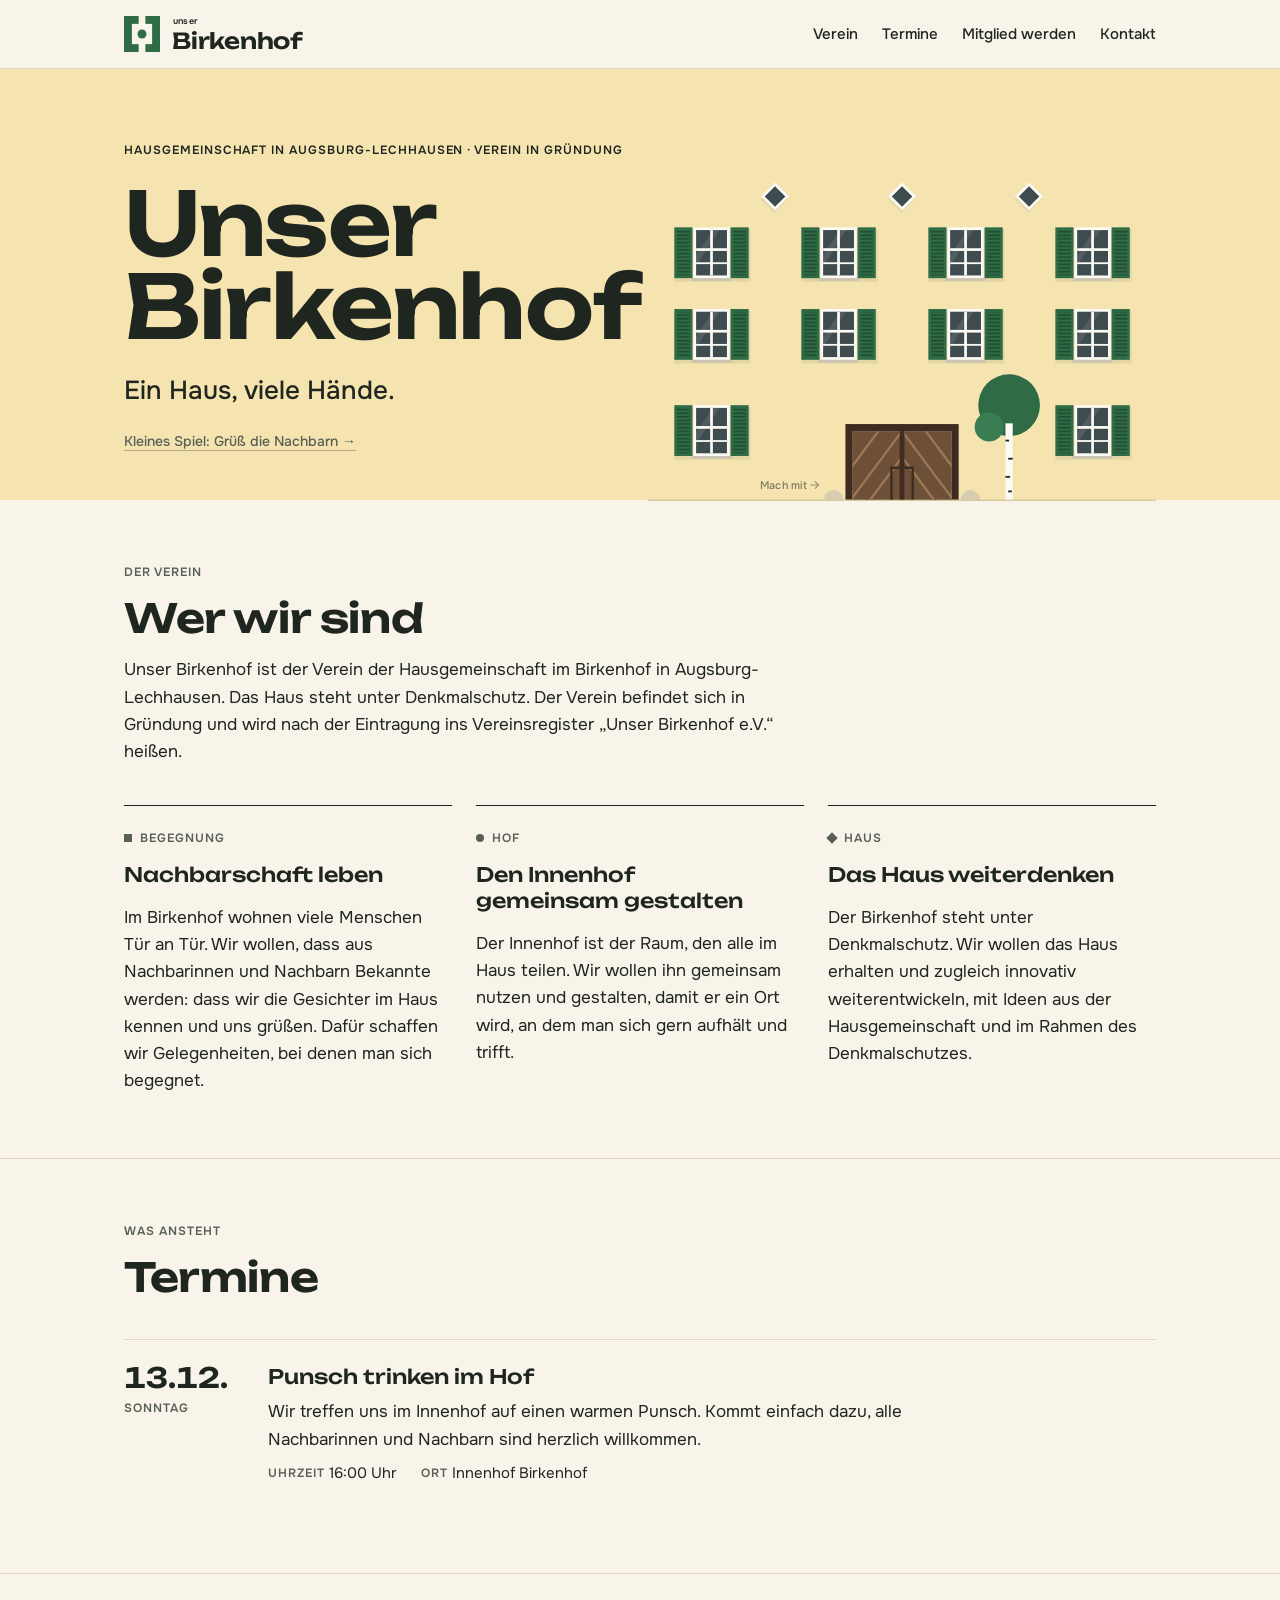
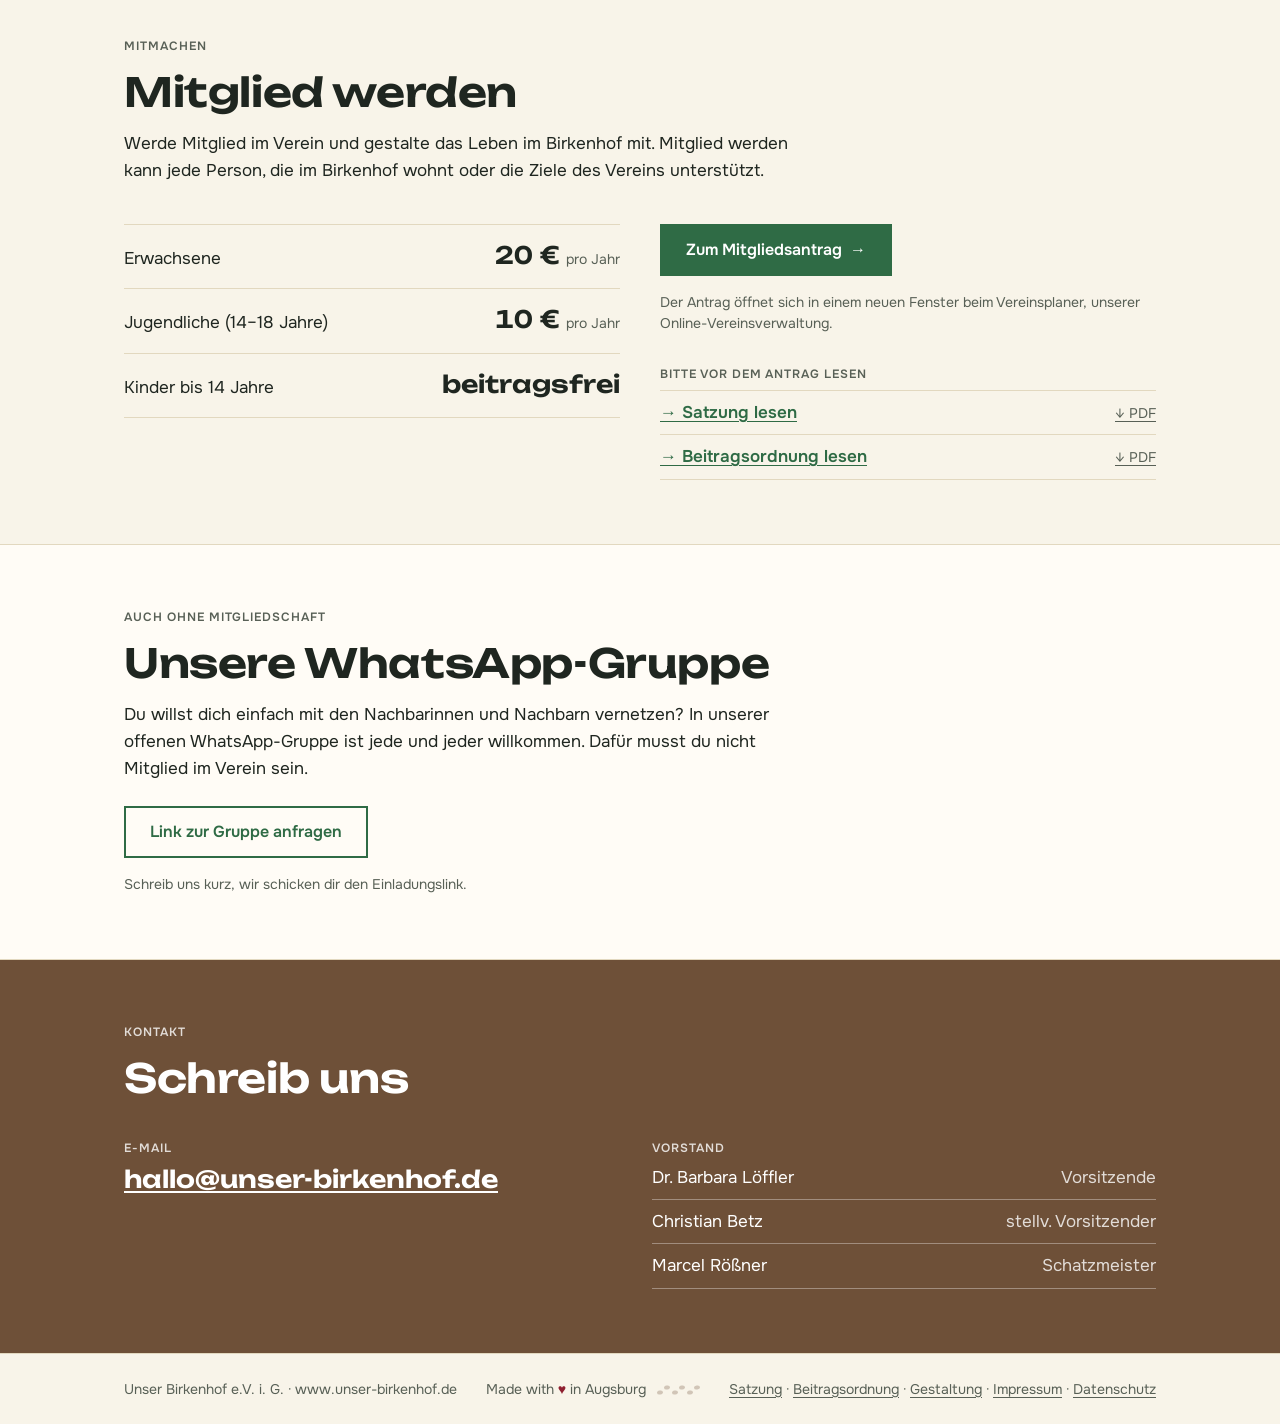
==== commit 1c04929e: "Verstecktes Spiel: Finde die Hausverwaltung (Fußspuren im Footer)" ====
--- a/index.html
+++ b/index.html
@@ -224,6 +224,10 @@
 .pagehead{padding-block:var(--s6) 0;display:grid;gap:var(--s3)}
 .pagehead h1{font-size:clamp(32px,5vw,48px);line-height:1.05;letter-spacing:-.01em}
 .heart{color:#8e1f2f}
+.spur{display:inline-flex;vertical-align:middle;margin-left:10px;color:var(--ziegel);opacity:.28;transition:opacity .3s}
+.spur:hover,.spur:focus-visible{opacity:1}
+.spur:focus-visible{outline:none;box-shadow:var(--focus);border-radius:3px}
+@media (prefers-reduced-motion:reduce){.spur{transition:none}}
 .doc{padding-block:0 var(--s6);display:grid;gap:var(--s5)}
 .docmeta{color:var(--ink-muted);font-size:15px}
 .toc{border-top:1px solid var(--linie);border-bottom:1px solid var(--linie);padding:var(--s3) 0;max-width:68ch}
@@ -267,7 +271,7 @@
 </header>
 
 <main>
-  <section class="hero" id="start">
+  <section class="hero" id="start" data-rangliste="https://script.google.com/macros/s/AKfycbweJ_LfFCi41JRaXAz7zWqYAsupqXPptdL88kC8eYlPydNN8wUZKtgUgCfiW_7a0PPyXg/exec">
     <div class="wrap">
       <div class="hero-text">
         <span class="label">Hausgemeinschaft in Augsburg-Lechhausen · Verein in Gründung</span>
@@ -278,9 +282,10 @@
           <form class="eintrag" hidden>
             <label for="hs-name">Neuer Highscore! Trag dich in die Bestenliste ein.</label>
             <div class="zeile"><input id="hs-name" name="name" maxlength="15" autocomplete="given-name" placeholder="Dein Name"><button class="button" type="submit">Eintragen</button></div>
+            <p class="hinweis">Dein Name erscheint öffentlich in der Bestenliste. Ein Spitzname geht auch. <a href="impressum.html#spiel">Datenschutz</a></p>
             <p class="hs-hinweis hinweis" aria-live="polite"></p>
           </form>
-          <span class="label">Bestenliste · Top 10 auf diesem Gerät</span>
+          <span class="label">Bestenliste · Top 10</span>
           <ol class="hs-liste"></ol>
         </div>
       </div>
@@ -299,7 +304,7 @@
 (function(){var svg=document.querySelector('.hero-art'),btn=document.querySelector('.spiel-start'),box=document.querySelector('.bestenliste');if(!svg||!btn||!box)return;
 var NS='http://www.w3.org/2000/svg',st=svg.querySelector('.spiel-status'),F=[].slice.call(svg.querySelectorAll('.fenster'));
 var liste=box.querySelector('.hs-liste'),form=box.querySelector('.eintrag'),inp=form.querySelector('input'),hin=form.querySelector('.hs-hinweis'),sub=form.querySelector('button');
-var on=false,pts=0,gruss=0,level=1,cur=null,seit=0,tm,ov=null,offen=0,neuId=null,top=[],LKEY='birkenhof-top10',NKEY='birkenhof-vorname';
+var on=false,pts=0,gruss=0,level=1,cur=null,seit=0,t0=0,dauerSpiel=0,tm,ov=null,offen=null,neuId=null,top=[],LKEY='birkenhof-top10',NKEY='birkenhof-vorname',API=svg.closest('[data-rangliste]')?svg.closest('[data-rangliste]').getAttribute('data-rangliste'):'',modus='lokal',gespielt=false;
 function el(n,a,t){var e=document.createElementNS(NS,n);for(var k in a)e.setAttribute(k,a[k]);if(t!=null)e.textContent=t;return e}
 var hudL=el('text',{'class':'hud',x:8,y:24}),hudR=el('text',{'class':'hud',x:552,y:24,'text-anchor':'end'});svg.appendChild(hudL);svg.appendChild(hudR);
 function ls(k,v){try{if(v===undefined)return localStorage.getItem(k);localStorage.setItem(k,v)}catch(e){return null}}
@@ -309,16 +314,16 @@
 function pad(n){return('000000'+n).slice(-6)}
 function best(){return Math.max(top.length?top[0].score:0,pts)}
 function hud(){var z=on||pts>0;hudL.textContent=z?'SCORE '+pad(pts):'';hudR.textContent=z||top.length?'BEST '+pad(best()):'';}
-function render(){liste.textContent='';box.hidden=!top.length&&form.hidden;
+function render(){liste.textContent='';box.hidden=!gespielt;
 if(!top.length){var l=document.createElement('li');l.className='leer';l.textContent='Noch keine Einträge. Sei die oder der Erste!';liste.appendChild(l);return}
 top.forEach(function(x,i){var li=document.createElement('li'),r=document.createElement('span'),n=document.createElement('span'),p=document.createElement('strong');
-r.className='rang';r.textContent=(i+1)+'.';n.textContent=sauber(x.name)||'Anonym';p.textContent=pad(x.score);li.appendChild(r);li.appendChild(n);li.appendChild(p);if(x.id===neuId)li.className='neu';liste.appendChild(li)});}
+r.className='rang';r.textContent=(i+1)+'.';n.textContent=sauber(x.name)||'Anonym';p.textContent=pad(x.score);li.appendChild(r);li.appendChild(n);li.appendChild(p);if(neuId&&x.name===neuId.name&&x.score===neuId.score)li.className='neu';liste.appendChild(li)});}
 function dauer(){return Math.max(420,1500*Math.pow(.92,level-1))}
 function zeig(){if(!on)return;var f;do{f=F[Math.floor(Math.random()*F.length)]}while(f===cur);cur=f;f.classList.add('da');seit=Date.now();
 tm=setTimeout(function(){if(on)fertig(f)},dauer());}
 function plus(f,t,c){var b=f.getBBox(),x=el('text',{'class':c||'plus',x:b.x+b.width/2,y:b.y+4,'text-anchor':'middle'},t);svg.appendChild(x);setTimeout(function(){x.remove()},900)}
 function meldung(t){st.textContent=t;st.classList.remove('blink');void st.getBBox();st.classList.add('blink')}
-function fertig(f){on=false;clearTimeout(tm);svg.classList.remove('spielt');F.forEach(function(x){x.classList.remove('da')});
+function fertig(f){on=false;gespielt=true;dauerSpiel=Date.now()-t0;clearTimeout(tm);svg.classList.remove('spielt');F.forEach(function(x){x.classList.remove('da')});
 ov=el('g',{'class':'gameover'});ov.appendChild(el('rect',{x:0,y:34,width:560,height:372}));
 ov.appendChild(el('text',{'class':'go1',x:280,y:170,'text-anchor':'middle'},'GAME OVER'));
 ov.appendChild(el('text',{'class':'go2',x:280,y:206,'text-anchor':'middle'},'Verpasst! '+gruss+(gruss==1?' Nachbar':' Nachbarn')+' gegrüßt'));
@@ -326,21 +331,28 @@
 if(pts>0&&(!top.length||pts>top[0].score))ov.appendChild(el('text',{'class':'go2 rekord',x:280,y:282,'text-anchor':'middle'},'Neuer Rekord!'));
 svg.appendChild(ov);st.textContent='';hud();
 btn.textContent='Nochmal spielen →';btn.disabled=false;
-if(pts>0&&(top.length<10||pts>top[top.length-1].score)){offen=pts;hin.textContent='';sub.disabled=false;inp.value=ls(NKEY)||'';form.hidden=false;box.hidden=false;
-var r=form.getBoundingClientRect();if(r.top<0||r.bottom>innerHeight)form.scrollIntoView({block:'center',behavior:'smooth'});try{inp.focus({preventScroll:true})}catch(e){}}else{offen=0;form.hidden=true}render();}
+box.hidden=false;if(pts>0&&(top.length<10||pts>top[top.length-1].score)){offen={score:pts,gruss:gruss,dauer:dauerSpiel};hin.textContent='';sub.disabled=false;inp.value=ls(NKEY)||'';form.hidden=false;box.hidden=false;
+var r=form.getBoundingClientRect();if(r.top<0||r.bottom>innerHeight)form.scrollIntoView({block:'center',behavior:'smooth'});try{inp.focus({preventScroll:true})}catch(e){}}else{offen=null;form.hidden=true}render();laden_();}
 F.forEach(function(f){f.addEventListener('pointerdown',function(){if(!on||!f.classList.contains('da'))return;
 var rt=Date.now()-seit,n=(10+Math.round(10*Math.max(0,1-rt/dauer())))*level;pts+=n;gruss++;
 f.classList.remove('da');f.classList.add('gegruesst');setTimeout(function(){f.classList.remove('gegruesst')},700);plus(f,'+'+n);
 if(gruss%5==0){level++;meldung('LEVEL '+level)}
 clearTimeout(tm);cur=f;hud();tm=setTimeout(zeig,Math.max(120,320*Math.pow(.92,level-1)));});});
-btn.addEventListener('click',function(){if(on)return;if(ov){ov.remove();ov=null}on=true;pts=0;gruss=0;level=1;form.hidden=true;offen=0;render();
+btn.addEventListener('click',function(){if(on)return;if(ov){ov.remove();ov=null}on=true;pts=0;gruss=0;level=1;t0=Date.now();form.hidden=true;offen=null;render();laden_();
 F.forEach(function(f){f.classList.remove('klapp')});svg.classList.add('spielt');btn.disabled=true;
 requestAnimationFrame(function(){var r=svg.getBoundingClientRect();if(r.bottom>innerHeight)svg.scrollIntoView({block:'end',behavior:'smooth'})});
 btn.textContent='Grüß alle, keinen verpassen!';hud();meldung('LEVEL 1');tm=setTimeout(zeig,700);});
+function lokal_(name,o){neuId={name:name,score:o.score};top=top.concat([{name:name,score:o.score,at:Date.now()}]).sort(sortf).slice(0,10);ls(LKEY,JSON.stringify(top));}
+function laden_(){if(!API)return;fetch(API).then(function(r){return r.json()}).then(function(d){if(d&&d.ok&&Array.isArray(d.top)){modus='online';top=d.top;render();hud()}}).catch(function(){})}
 form.addEventListener('submit',function(ev){ev.preventDefault();if(!offen)return;var name=sauber(inp.value);
-if(!name){hin.textContent='Bitte gib deinen Namen ein.';inp.focus();return}ls(NKEY,name);
-neuId='l'+Date.now();top=top.concat([{id:neuId,name:name,score:offen,at:Date.now()}]).sort(sortf).slice(0,10);ls(LKEY,JSON.stringify(top));offen=0;form.hidden=true;render();hud();});
-top=laden();render();hud();
+if(!name){hin.textContent='Bitte gib deinen Namen ein.';inp.focus();return}ls(NKEY,name);var o=offen;
+if(!API){lokal_(name,o);offen=null;form.hidden=true;render();hud();return}
+sub.disabled=true;hin.textContent='Wird eingetragen …';
+fetch(API,{method:'POST',body:JSON.stringify({name:name,score:o.score,gruss:o.gruss,dauer:o.dauer})}).then(function(r){return r.json()}).then(function(d){
+if(d&&d.ok){modus='online';top=d.top;neuId={name:name,score:o.score};offen=null;form.hidden=true;render();hud();}
+else{sub.disabled=false;hin.textContent=d&&d.fehler==='zuviel'?'Gerade sind sehr viele Einträge unterwegs. Bitte gleich nochmal versuchen.':'Das hat leider nicht geklappt.'}
+}).catch(function(){sub.disabled=false;hin.textContent='Keine Verbindung. Bitte nochmal versuchen.'});});
+top=API?[]:laden();render();hud();
 })();
 </script>
   <section class="block" id="verein" style="border-top:0">
@@ -506,7 +518,7 @@
 <footer>
   <div class="wrap">
     <span>Unser Birkenhof e.V. i. G. · www.unser-birkenhof.de</span>
-    <span>Made with <span class="heart" aria-label="Liebe">♥</span> in Augsburg</span>
+    <span>Made with <span class="heart" aria-label="Liebe">♥</span> in Augsburg<a class="spur" href="hausverwaltung.html" title="Wohin führen diese Spuren?" aria-label="Wohin führen diese Spuren?"><svg viewBox="0 0 44 14" width="44" height="14" aria-hidden="true" fill="currentColor"><ellipse cx="4" cy="9.5" rx="2" ry="3" transform="rotate(80 4 9.5)"/><ellipse cx="11" cy="4.5" rx="2" ry="3" transform="rotate(80 11 4.5)"/><ellipse cx="19" cy="9.5" rx="2" ry="3" transform="rotate(80 19 9.5)"/><ellipse cx="26" cy="4.5" rx="2" ry="3" transform="rotate(80 26 4.5)"/><ellipse cx="34" cy="9.5" rx="2" ry="3" transform="rotate(80 34 9.5)"/><ellipse cx="41" cy="4.5" rx="2" ry="3" transform="rotate(80 41 4.5)"/></svg></a></span>
     <span><a href="satzung.html">Satzung</a> · <a href="beitragsordnung.html">Beitragsordnung</a> · <a href="design.html">Gestaltung</a> · <a href="impressum.html#impressum">Impressum</a> · <a href="impressum.html#datenschutz">Datenschutz</a></span>
   </div>
 </footer>
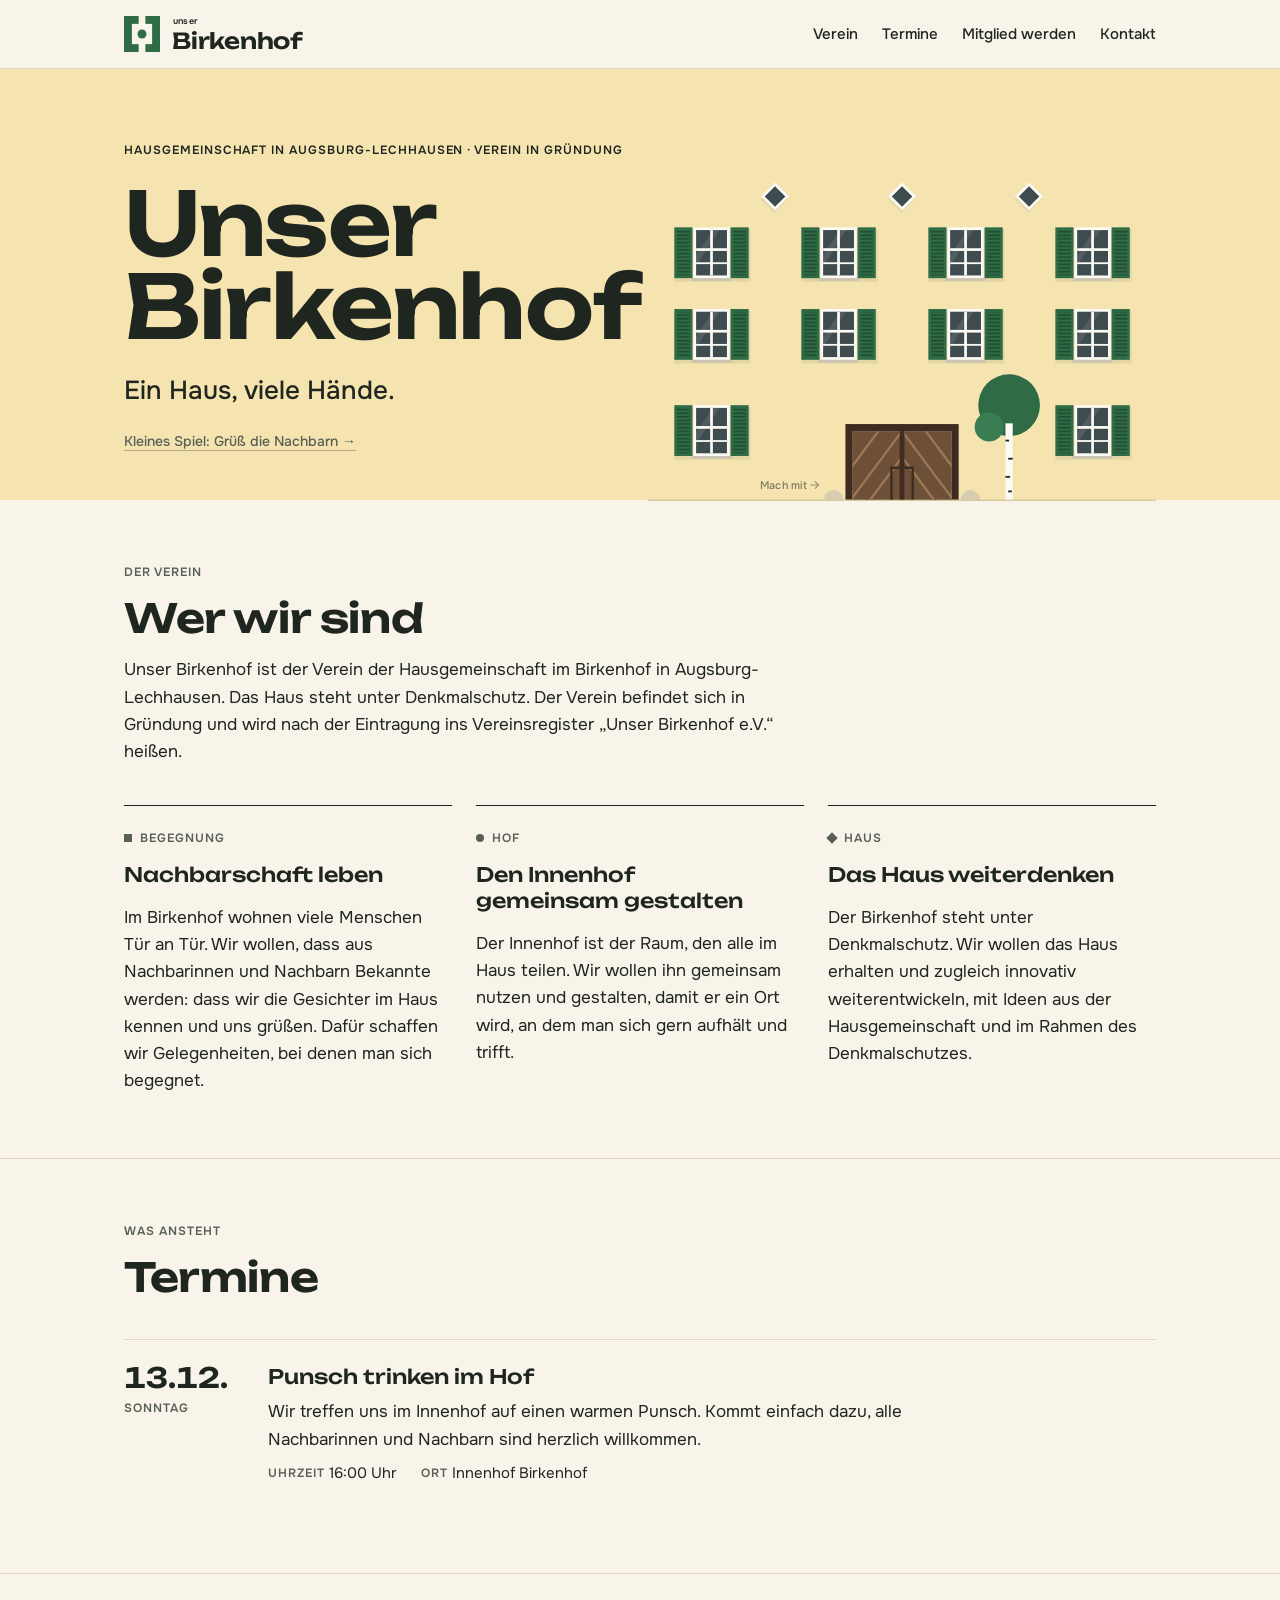
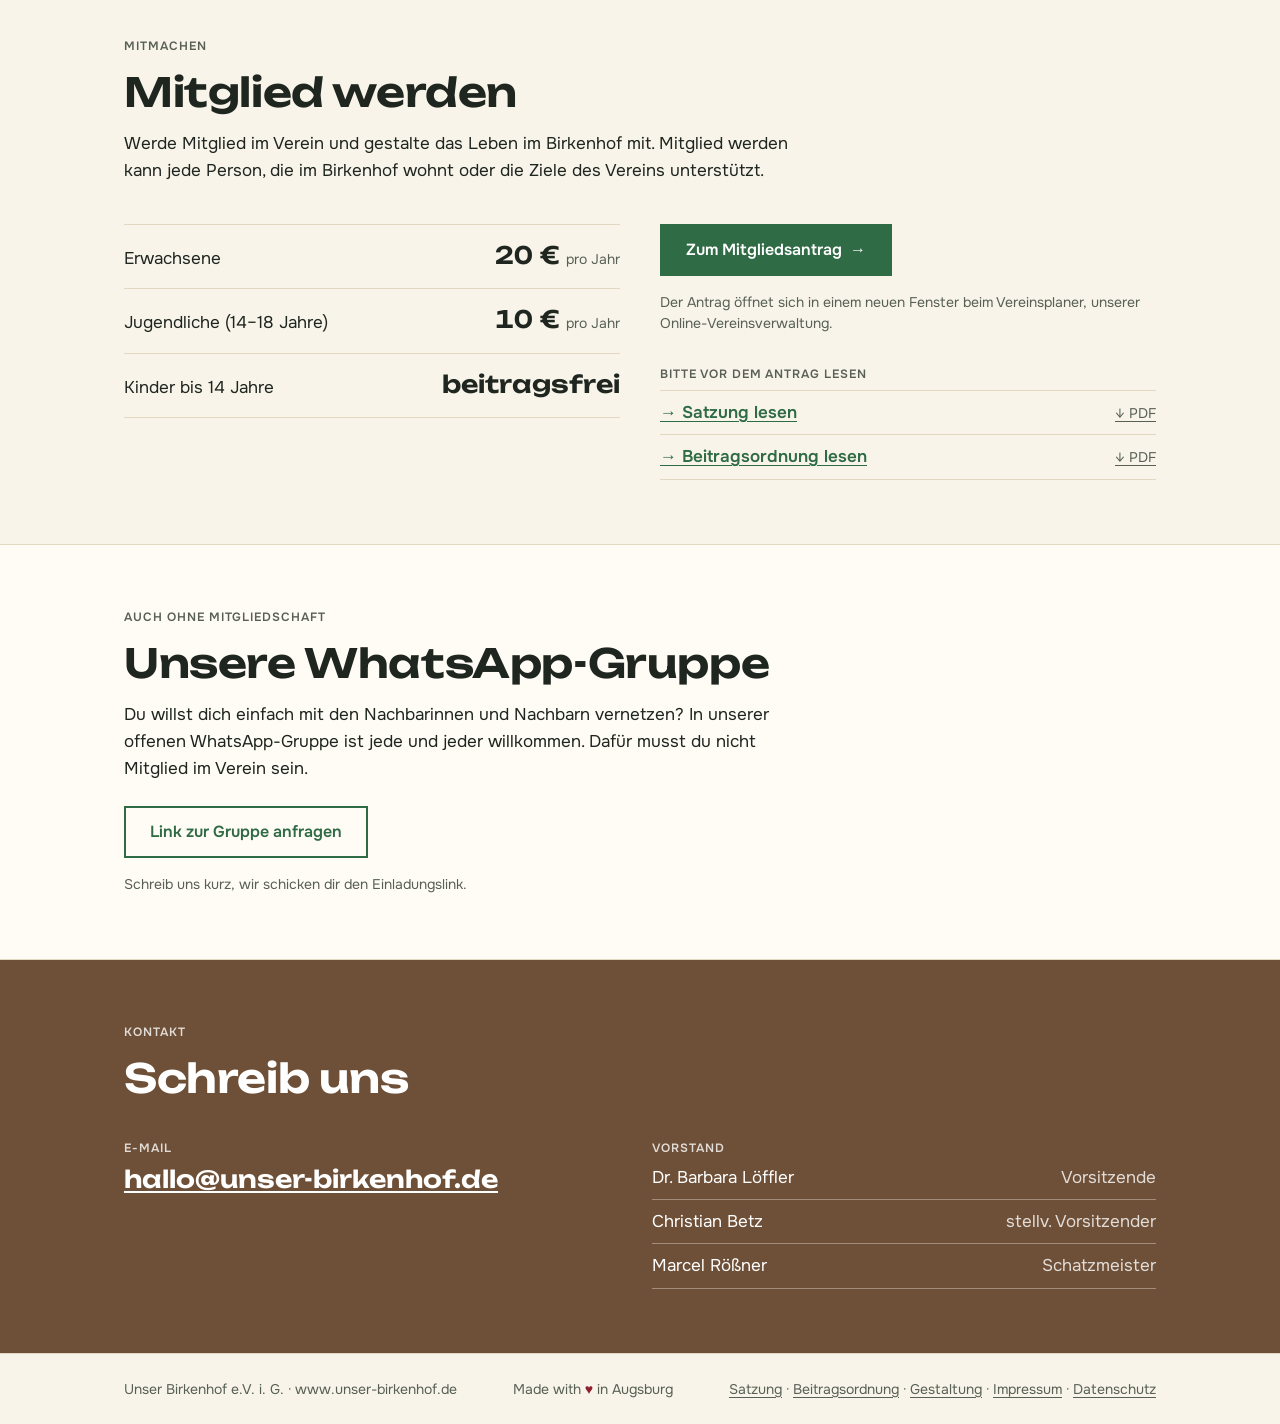
==== commit 6b230b28: "Footer: feste Fußspur entfernt" ====
--- a/index.html
+++ b/index.html
@@ -224,10 +224,13 @@
 .pagehead{padding-block:var(--s6) 0;display:grid;gap:var(--s3)}
 .pagehead h1{font-size:clamp(32px,5vw,48px);line-height:1.05;letter-spacing:-.01em}
 .heart{color:#8e1f2f}
-.spur{display:inline-flex;vertical-align:middle;margin-left:10px;color:var(--ziegel);opacity:.28;transition:opacity .3s}
-.spur:hover,.spur:focus-visible{opacity:1}
-.spur:focus-visible{outline:none;box-shadow:var(--focus);border-radius:3px}
-@media (prefers-reduced-motion:reduce){.spur{transition:none}}
+footer{position:relative;overflow:hidden}
+footer .wrap{position:relative;z-index:1}
+.wanderung{position:absolute;inset:0;z-index:0;pointer-events:none}
+.wanderung a{position:absolute;width:10px;height:16px;margin:-8px 0 0 -5px;color:var(--ziegel);opacity:0;transition:opacity .5s ease;pointer-events:auto;cursor:pointer}
+.wanderung a.da{opacity:.42}
+.wanderung a.weg{opacity:0;transition-duration:1.4s}
+.wanderung svg{display:block;width:100%;height:100%}
 .doc{padding-block:0 var(--s6);display:grid;gap:var(--s5)}
 .docmeta{color:var(--ink-muted);font-size:15px}
 .toc{border-top:1px solid var(--linie);border-bottom:1px solid var(--linie);padding:var(--s3) 0;max-width:68ch}
@@ -518,9 +521,59 @@
 <footer>
   <div class="wrap">
     <span>Unser Birkenhof e.V. i. G. · www.unser-birkenhof.de</span>
-    <span>Made with <span class="heart" aria-label="Liebe">♥</span> in Augsburg<a class="spur" href="hausverwaltung.html" title="Wohin führen diese Spuren?" aria-label="Wohin führen diese Spuren?"><svg viewBox="0 0 44 14" width="44" height="14" aria-hidden="true" fill="currentColor"><ellipse cx="4" cy="9.5" rx="2" ry="3" transform="rotate(80 4 9.5)"/><ellipse cx="11" cy="4.5" rx="2" ry="3" transform="rotate(80 11 4.5)"/><ellipse cx="19" cy="9.5" rx="2" ry="3" transform="rotate(80 19 9.5)"/><ellipse cx="26" cy="4.5" rx="2" ry="3" transform="rotate(80 26 4.5)"/><ellipse cx="34" cy="9.5" rx="2" ry="3" transform="rotate(80 34 9.5)"/><ellipse cx="41" cy="4.5" rx="2" ry="3" transform="rotate(80 41 4.5)"/></svg></a></span>
+    <span>Made with <span class="heart" aria-label="Liebe">♥</span> in Augsburg</span>
     <span><a href="satzung.html">Satzung</a> · <a href="beitragsordnung.html">Beitragsordnung</a> · <a href="design.html">Gestaltung</a> · <a href="impressum.html#impressum">Impressum</a> · <a href="impressum.html#datenschutz">Datenschutz</a></span>
   </div>
+  <div class="wanderung" aria-hidden="true"></div>
+  <script>
+  (function(){
+    var box=document.querySelector('footer .wanderung');
+    if(!box||!window.matchMedia||window.matchMedia('(prefers-reduced-motion: reduce)').matches)return;
+    var FUSS='<svg viewBox="0 0 10 16"><ellipse cx="5" cy="5.5" rx="4" ry="5.2" fill="currentColor"/><ellipse cx="5" cy="13" rx="3" ry="2.8" fill="currentColor"/></svg>';
+    var aktiv=0,MAX=2;
+    function zufall(a,b){return a+Math.random()*(b-a);}
+    function abdruck(x,y,winkel){
+      var a=document.createElement('a');
+      a.href='hausverwaltung.html';a.tabIndex=-1;a.innerHTML=FUSS;
+      a.style.left=x+'px';a.style.top=y+'px';a.style.transform='rotate('+(winkel+90)+'deg)';
+      box.appendChild(a);
+      requestAnimationFrame(function(){requestAnimationFrame(function(){a.classList.add('da');});});
+      setTimeout(function(){a.classList.add('weg');},zufall(2200,3200));
+      setTimeout(function(){a.remove();},zufall(4000,4800));
+    }
+    function wanderer(){
+      var w=box.clientWidth,h=box.clientHeight;
+      if(w<200||document.hidden){return;}
+      aktiv++;
+      var vonLinks=Math.random()<.5,rand=12;
+      var x=vonLinks?-10:w+10,y=zufall(rand,h-rand);
+      var basis=vonLinks?0:180,winkel=basis+zufall(-20,20);
+      // manchmal mitten im Footer auftauchen und wieder verschwinden
+      var schritte=Infinity;
+      if(Math.random()<.2){x=zufall(w*.15,w*.85);schritte=Math.round(zufall(8,22));}
+      var seite=1,n=0,tempo=zufall(330,460);
+      (function schritt(){
+        winkel+=zufall(-9,9);winkel=Math.max(basis-35,Math.min(basis+35,winkel));
+        var r=winkel*Math.PI/180;
+        x+=Math.cos(r)*13;y+=Math.sin(r)*13;
+        if(y<rand){y=rand;winkel=2*basis-winkel+zufall(5,15)*(vonLinks?1:-1);}
+        if(y>h-rand){y=h-rand;winkel=2*basis-winkel-zufall(5,15)*(vonLinks?1:-1);}
+        var px=x+Math.cos(r+Math.PI/2)*4.5*seite,py=y+Math.sin(r+Math.PI/2)*4.5*seite;
+        seite=-seite;n++;
+        if(px>-12&&px<w+12)abdruck(px,py,winkel);
+        var raus=x<-30||x>w+30;
+        if(raus||n>=schritte||n>2000){aktiv--;return;}
+        if(Math.random()<.03){setTimeout(schritt,zufall(900,1600));return;} // kurz stehen bleiben
+        setTimeout(schritt,tempo);
+      })();
+    }
+    function takt(){
+      if(!document.hidden&&aktiv<MAX&&Math.random()<(aktiv?.25:.8))wanderer();
+      setTimeout(takt,zufall(3500,9000));
+    }
+    setTimeout(takt,zufall(1500,4000));
+  })();
+  </script>
 </footer>
 </body>
 </html>
